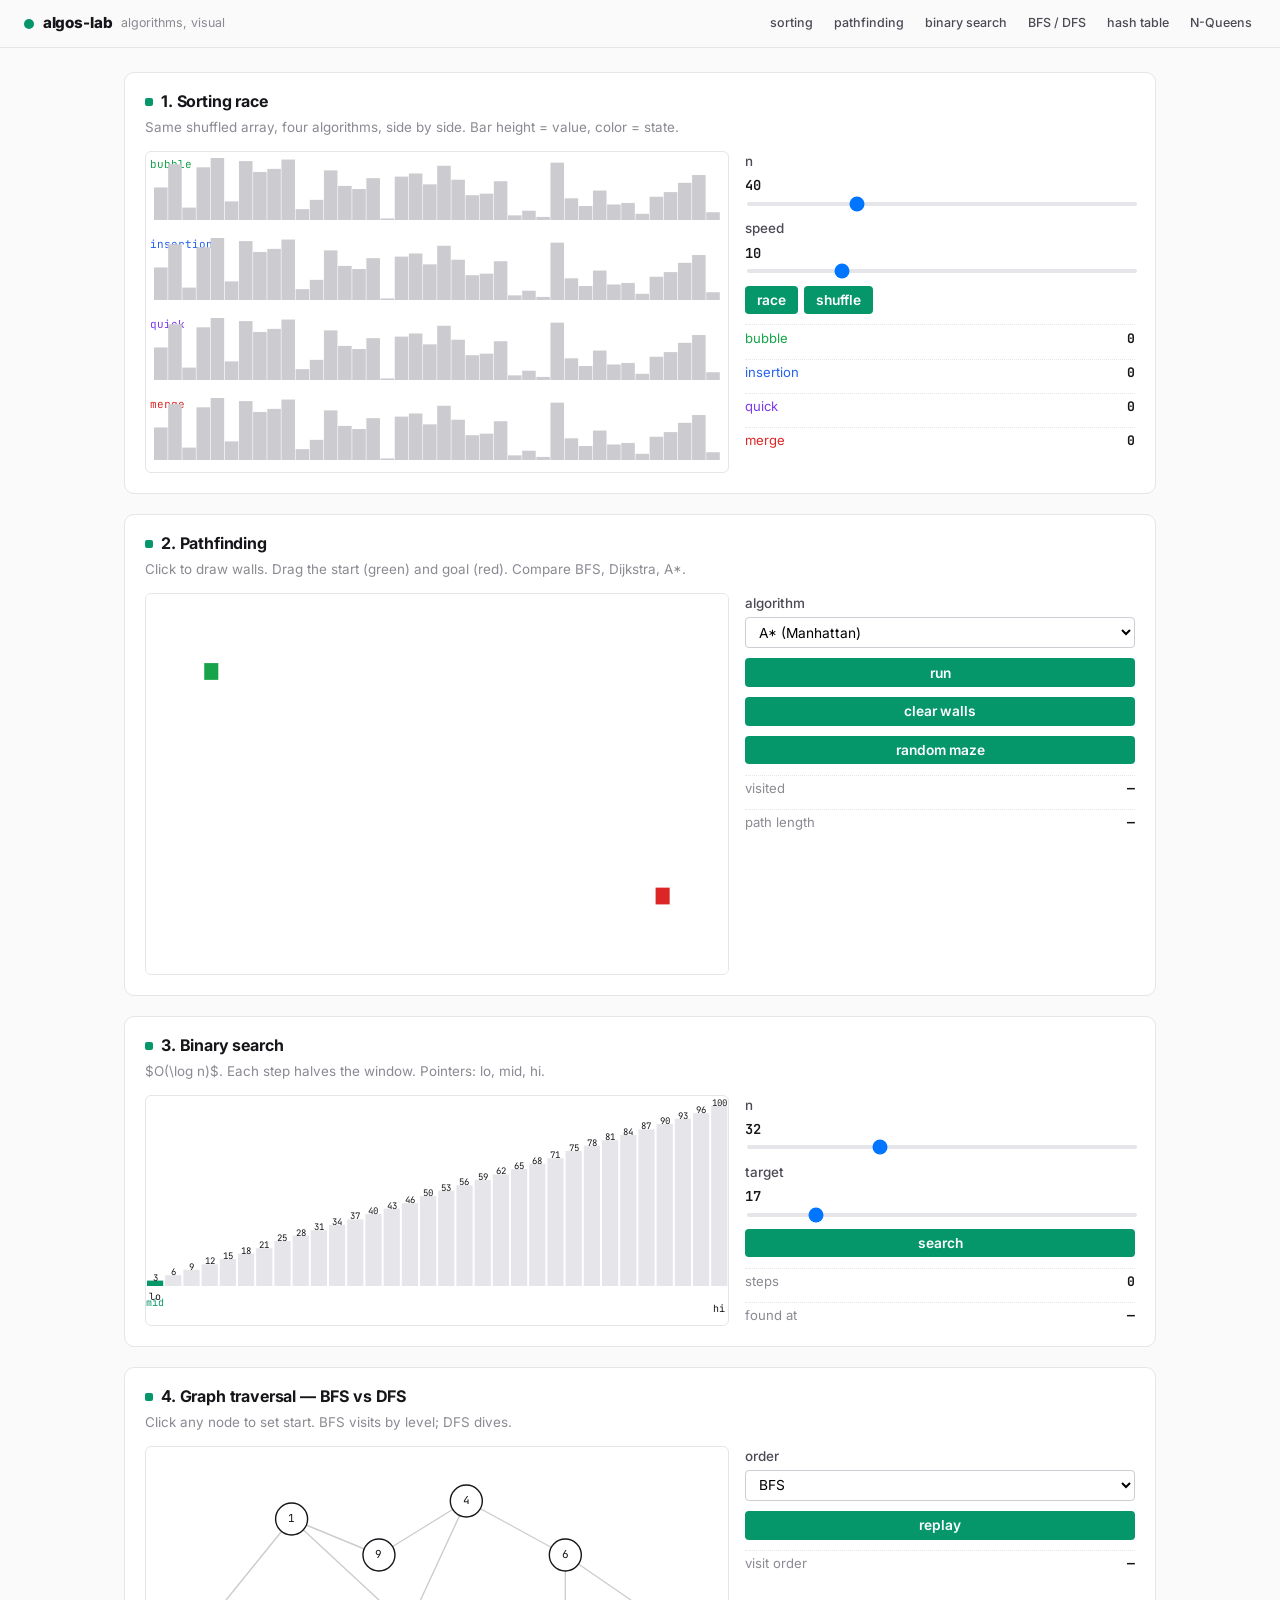
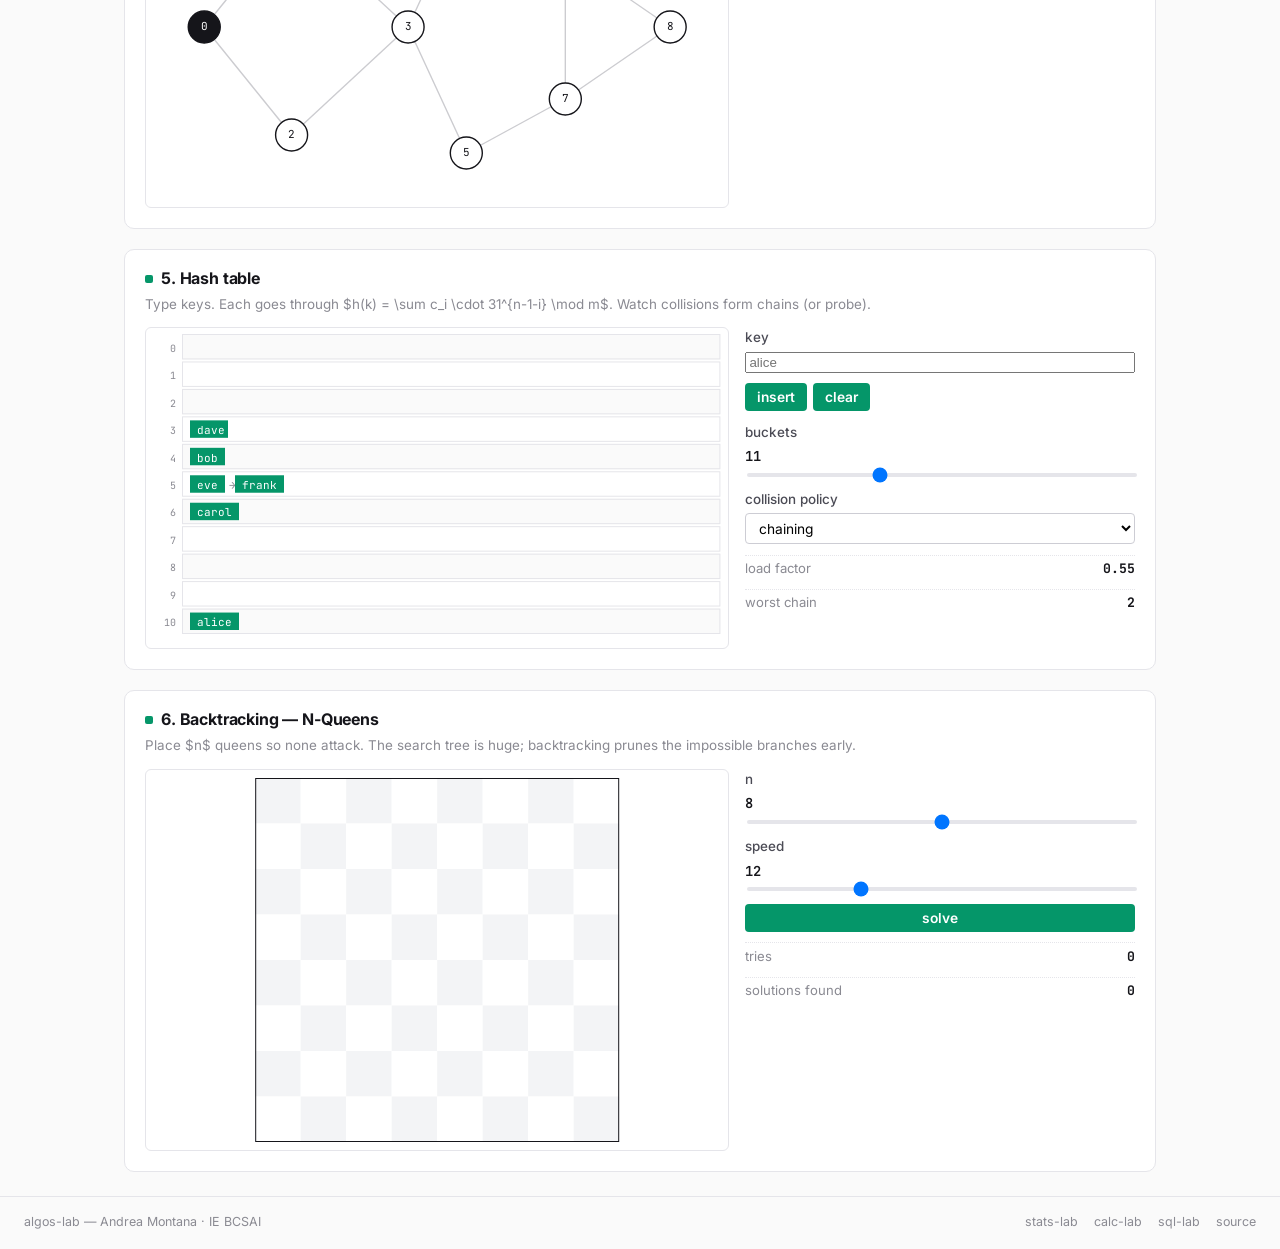
==== index.html @ b9d02723 "algos-lab: 6 algorithm visualizers sorting race · pathfinding (BFS/Dijkstra/A*) · binary search · BF" ====
<!doctype html>
<html lang="en">
  <head>
    <meta charset="UTF-8" />
    <meta name="viewport" content="width=device-width, initial-scale=1.0" />
    <meta name="theme-color" content="#059669" />
    <link rel="icon" type="image/svg+xml" href="./favicon.svg" />
    <title>algos-lab · visual algorithms</title>
    <link rel="preconnect" href="https://fonts.googleapis.com" />
    <link rel="preconnect" href="https://fonts.gstatic.com" crossorigin />
    <link href="https://fonts.googleapis.com/css2?family=Inter:wght@400;500;600;700;800&family=JetBrains+Mono:wght@400;500;600&display=swap" rel="stylesheet" />
    <link rel="stylesheet" href="./style.css" />
  </head>
  <body>
    <header>
      <div class="title">
        <span class="dot"></span><strong>algos-lab</strong>
        <span class="sub">algorithms, visual</span>
      </div>
      <nav>
        <a href="#sort">sorting</a>
        <a href="#path">pathfinding</a>
        <a href="#bin">binary search</a>
        <a href="#graph">BFS / DFS</a>
        <a href="#hash">hash table</a>
        <a href="#nq">N-Queens</a>
      </nav>
    </header>

    <main>
      <!-- 1. SORTING RACE ------------------------------------------------- -->
      <section class="demo" id="sort">
        <h2>1. Sorting race</h2>
        <p class="cap">Same shuffled array, four algorithms, side by side. Bar height = value, color = state.</p>
        <div class="row">
          <div class="canvas-wrap"><canvas id="cv-sort" width="600" height="320"></canvas></div>
          <div class="ctrls">
            <label>n <span class="mono" id="sort-nv">40</span>
              <input id="sort-n" type="range" min="10" max="120" value="40"/></label>
            <label>speed <span class="mono" id="sort-sv">10</span>
              <input id="sort-s" type="range" min="1" max="40" value="10"/></label>
            <div class="row" style="gap:0.4rem; display:flex">
              <button id="sort-go" class="btn">race</button>
              <button id="sort-shuffle" class="btn">shuffle</button>
            </div>
            <div class="readout"><span style="color:#16A34A">bubble</span><strong id="sort-c0" class="mono">0</strong></div>
            <div class="readout"><span style="color:#2563EB">insertion</span><strong id="sort-c1" class="mono">0</strong></div>
            <div class="readout"><span style="color:#7C3AED">quick</span><strong id="sort-c2" class="mono">0</strong></div>
            <div class="readout"><span style="color:#DC2626">merge</span><strong id="sort-c3" class="mono">0</strong></div>
          </div>
        </div>
      </section>

      <!-- 2. PATHFINDING ------------------------------------------------- -->
      <section class="demo" id="path">
        <h2>2. Pathfinding</h2>
        <p class="cap">Click to draw walls. Drag the start (green) and goal (red). Compare BFS, Dijkstra, A*.</p>
        <div class="row">
          <div class="canvas-wrap"><canvas id="cv-path" width="600" height="380"></canvas></div>
          <div class="ctrls">
            <label>algorithm
              <select id="path-alg">
                <option value="bfs">BFS</option>
                <option value="dij">Dijkstra</option>
                <option value="astar" selected>A* (Manhattan)</option>
              </select>
            </label>
            <button id="path-run"   class="btn">run</button>
            <button id="path-clear" class="btn">clear walls</button>
            <button id="path-maze"  class="btn">random maze</button>
            <div class="readout"><span>visited</span><strong id="path-v" class="mono">—</strong></div>
            <div class="readout"><span>path length</span><strong id="path-l" class="mono">—</strong></div>
          </div>
        </div>
      </section>

      <!-- 3. BINARY SEARCH ----------------------------------------------- -->
      <section class="demo" id="bin">
        <h2>3. Binary search</h2>
        <p class="cap">$O(\log n)$. Each step halves the window. Pointers: lo, mid, hi.</p>
        <div class="row">
          <div class="canvas-wrap"><canvas id="cv-bin" width="600" height="220"></canvas></div>
          <div class="ctrls">
            <label>n <span class="mono" id="bin-nv">32</span>
              <input id="bin-n" type="range" min="8" max="80" value="32"/></label>
            <label>target <span class="mono" id="bin-tv">17</span>
              <input id="bin-t" type="range" min="1" max="100" value="17"/></label>
            <button id="bin-go" class="btn">search</button>
            <div class="readout"><span>steps</span><strong id="bin-s" class="mono">—</strong></div>
            <div class="readout"><span>found at</span><strong id="bin-f" class="mono">—</strong></div>
          </div>
        </div>
      </section>

      <!-- 4. BFS / DFS --------------------------------------------------- -->
      <section class="demo" id="graph">
        <h2>4. Graph traversal — BFS vs DFS</h2>
        <p class="cap">Click any node to set start. BFS visits by level; DFS dives.</p>
        <div class="row">
          <div class="canvas-wrap"><canvas id="cv-gr" width="600" height="360"></canvas></div>
          <div class="ctrls">
            <label>order
              <select id="gr-alg">
                <option value="bfs">BFS</option>
                <option value="dfs">DFS</option>
              </select>
            </label>
            <button id="gr-run" class="btn">replay</button>
            <div class="readout"><span>visit order</span><strong id="gr-ord" class="mono">—</strong></div>
          </div>
        </div>
      </section>

      <!-- 5. HASH TABLE -------------------------------------------------- -->
      <section class="demo" id="hash">
        <h2>5. Hash table</h2>
        <p class="cap">Type keys. Each goes through $h(k) = \sum c_i \cdot 31^{n-1-i} \mod m$. Watch collisions form chains (or probe).</p>
        <div class="row">
          <div class="canvas-wrap"><canvas id="cv-h" width="600" height="320"></canvas></div>
          <div class="ctrls">
            <label>key
              <input id="h-key" type="text" placeholder="alice"/></label>
            <div class="row" style="gap:0.4rem; display:flex">
              <button id="h-add" class="btn">insert</button>
              <button id="h-clr" class="btn">clear</button>
            </div>
            <label>buckets <span class="mono" id="h-mv">11</span>
              <input id="h-m" type="range" min="5" max="23" value="11"/></label>
            <label>collision policy
              <select id="h-pol">
                <option value="chain" selected>chaining</option>
                <option value="lin">linear probing</option>
              </select>
            </label>
            <div class="readout"><span>load factor</span><strong id="h-lf" class="mono">0.00</strong></div>
            <div class="readout"><span>worst chain</span><strong id="h-wc" class="mono">0</strong></div>
          </div>
        </div>
      </section>

      <!-- 6. N-QUEENS ---------------------------------------------------- -->
      <section class="demo" id="nq">
        <h2>6. Backtracking — N-Queens</h2>
        <p class="cap">Place $n$ queens so none attack. The search tree is huge; backtracking prunes the impossible branches early.</p>
        <div class="row">
          <div class="canvas-wrap"><canvas id="cv-q" width="600" height="380"></canvas></div>
          <div class="ctrls">
            <label>n <span class="mono" id="q-nv">8</span>
              <input id="q-n" type="range" min="4" max="12" value="8"/></label>
            <label>speed <span class="mono" id="q-sv">12</span>
              <input id="q-s" type="range" min="1" max="40" value="12"/></label>
            <button id="q-go" class="btn">solve</button>
            <div class="readout"><span>tries</span><strong id="q-tr" class="mono">0</strong></div>
            <div class="readout"><span>solutions found</span><strong id="q-fn" class="mono">0</strong></div>
          </div>
        </div>
      </section>
    </main>

    <footer>
      <span>algos-lab — Andrea Montana · IE BCSAI</span>
      <span class="more">
        <a href="https://github.com/andreaisabelmontana/stats-lab" target="_blank">stats-lab</a>
        <a href="https://github.com/andreaisabelmontana/calc-lab"  target="_blank">calc-lab</a>
        <a href="https://github.com/andreaisabelmontana/sql-lab"   target="_blank">sql-lab</a>
        <a href="https://github.com/andreaisabelmontana/algos-lab" target="_blank">source</a>
      </span>
    </footer>
    <script type="module" src="./src/app.js"></script>
  </body>
</html>
---- style.css ----
/* ============================================================
   stats-lab · the *-lab series design language.
   Minimal: paper white, charcoal ink, one accent, monospace numerics.
   ============================================================ */
:root {
  --bg:       #FAFAFA;
  --paper:    #FFFFFF;
  --ink:      #15151A;
  --ink-soft: #4B4B55;
  --muted:    #8A8A92;
  --rule:     #E5E5EA;
  --rule-h:   #CDCDD4;
  --accent:   #059669;
  --accent-soft: rgba(5,150,105,0.10);
  --good:     #16A34A;
  --warn:     #F59E0B;
  --bad:      #DC2626;

  --font-sans: 'Inter', -apple-system, BlinkMacSystemFont, 'Segoe UI', Roboto, sans-serif;
  --font-mono: 'JetBrains Mono', ui-monospace, Menlo, Consolas, monospace;
}

* { box-sizing: border-box; }
html, body { margin: 0; padding: 0; background: var(--bg); color: var(--ink); font-family: var(--font-sans); -webkit-font-smoothing: antialiased; }
body { font-size: 15px; line-height: 1.5; }

a { color: var(--accent); text-decoration: none; border-bottom: 1px dotted transparent; transition: border-color 120ms; }
a:hover { border-bottom-color: var(--accent); }

/* HEADER */
header {
  position: sticky; top: 0; z-index: 30;
  display: flex; align-items: center; justify-content: space-between;
  gap: 1rem; padding: 0.75rem 1.5rem;
  background: rgba(250,250,250,0.92);
  backdrop-filter: saturate(140%) blur(8px);
  border-bottom: 1px solid var(--rule);
}
.title { display: flex; align-items: center; gap: 0.55rem; font-size: 0.95rem; }
.title .dot { width: 10px; height: 10px; border-radius: 999px; background: var(--accent); }
.title strong { font-weight: 800; letter-spacing: -0.01em; }
.title .sub { color: var(--muted); font-size: 0.78rem; }
nav { display: flex; gap: 0.85rem; flex-wrap: wrap; }
nav a {
  color: var(--ink-soft); font-size: 0.78rem; font-weight: 500;
  padding: 0.15em 0.3em;
  border-bottom: 1px dotted transparent;
}
nav a:hover { color: var(--accent); border-bottom-color: var(--accent); }

main { max-width: 1080px; margin: 0 auto; padding: 1.5rem; display: flex; flex-direction: column; gap: 1.25rem; }

/* DEMO CARD */
.demo {
  background: var(--paper);
  border: 1px solid var(--rule);
  border-radius: 10px;
  padding: 1rem 1.25rem 1.25rem;
}
.demo h2 {
  font-size: 1rem; font-weight: 700; letter-spacing: -0.01em;
  margin: 0 0 0.25rem;
  color: var(--ink);
}
.demo h2::before {
  content: ''; display: inline-block;
  width: 8px; height: 8px; border-radius: 2px;
  background: var(--accent);
  margin-right: 0.5em; transform: translateY(-1px);
}
.cap { color: var(--muted); font-size: 0.84rem; margin: 0 0 0.85rem; }

.row {
  display: grid; grid-template-columns: minmax(0, 1.5fr) minmax(220px, 1fr);
  gap: 1rem;
}
@media (max-width: 760px) { .row { grid-template-columns: 1fr; } }

.canvas-wrap {
  background: var(--paper);
  border: 1px solid var(--rule);
  border-radius: 6px;
  overflow: hidden;
}
canvas { display: block; width: 100%; height: auto; }

.ctrls {
  display: flex; flex-direction: column; gap: 0.65rem;
  font-size: 0.84rem;
}
.ctrls label {
  display: flex; flex-direction: column; gap: 0.25rem;
  color: var(--ink-soft);
  font-weight: 500;
}
.ctrls label .mono { color: var(--ink); font-weight: 600; font-size: 0.86rem; }
.ctrls label.check {
  flex-direction: row; align-items: center; gap: 0.4em; cursor: pointer;
}

select, input[type=range], button.btn {
  font-family: inherit; font-size: 0.86rem;
}
select {
  padding: 0.4em 0.6em;
  border: 1px solid var(--rule-h);
  border-radius: 4px;
  background: var(--paper);
}
select:focus { outline: none; border-color: var(--accent); }

input[type=range] {
  -webkit-appearance: none; appearance: none;
  width: 100%; height: 4px;
  background: var(--rule);
  border-radius: 999px;
}
input[type=range]::-webkit-slider-thumb,
input[type=range]::-moz-range-thumb {
  -webkit-appearance: none; appearance: none;
  width: 14px; height: 14px; border-radius: 999px;
  background: var(--accent); border: 0; cursor: pointer;
}

button.btn {
  background: var(--accent); color: #fff; border: 0;
  padding: 0.45em 0.85em; border-radius: 4px; cursor: pointer;
  font-weight: 600;
}
button.btn:hover { filter: brightness(0.92); }
button.btn:active { transform: translateY(1px); }

.readout {
  display: flex; justify-content: space-between; align-items: baseline;
  font-size: 0.82rem;
  padding-top: 0.2rem;
  border-top: 1px dotted var(--rule);
}
.readout span { color: var(--muted); }
.readout strong { color: var(--ink); font-weight: 700; }
.readout strong.big { font-size: 1.15rem; color: var(--accent); }

.mono { font-family: var(--font-mono); font-weight: 500; }

/* FOOTER */
footer {
  border-top: 1px solid var(--rule);
  padding: 1rem 1.5rem;
  display: flex; justify-content: space-between;
  font-size: 0.78rem;
  color: var(--muted);
  flex-wrap: wrap; gap: 0.5rem;
}
footer .more { display: flex; gap: 1rem; }
footer a { color: var(--muted); }
footer a:hover { color: var(--accent); }

/* KaTeX shrink */
.katex { font-size: 0.95em; }
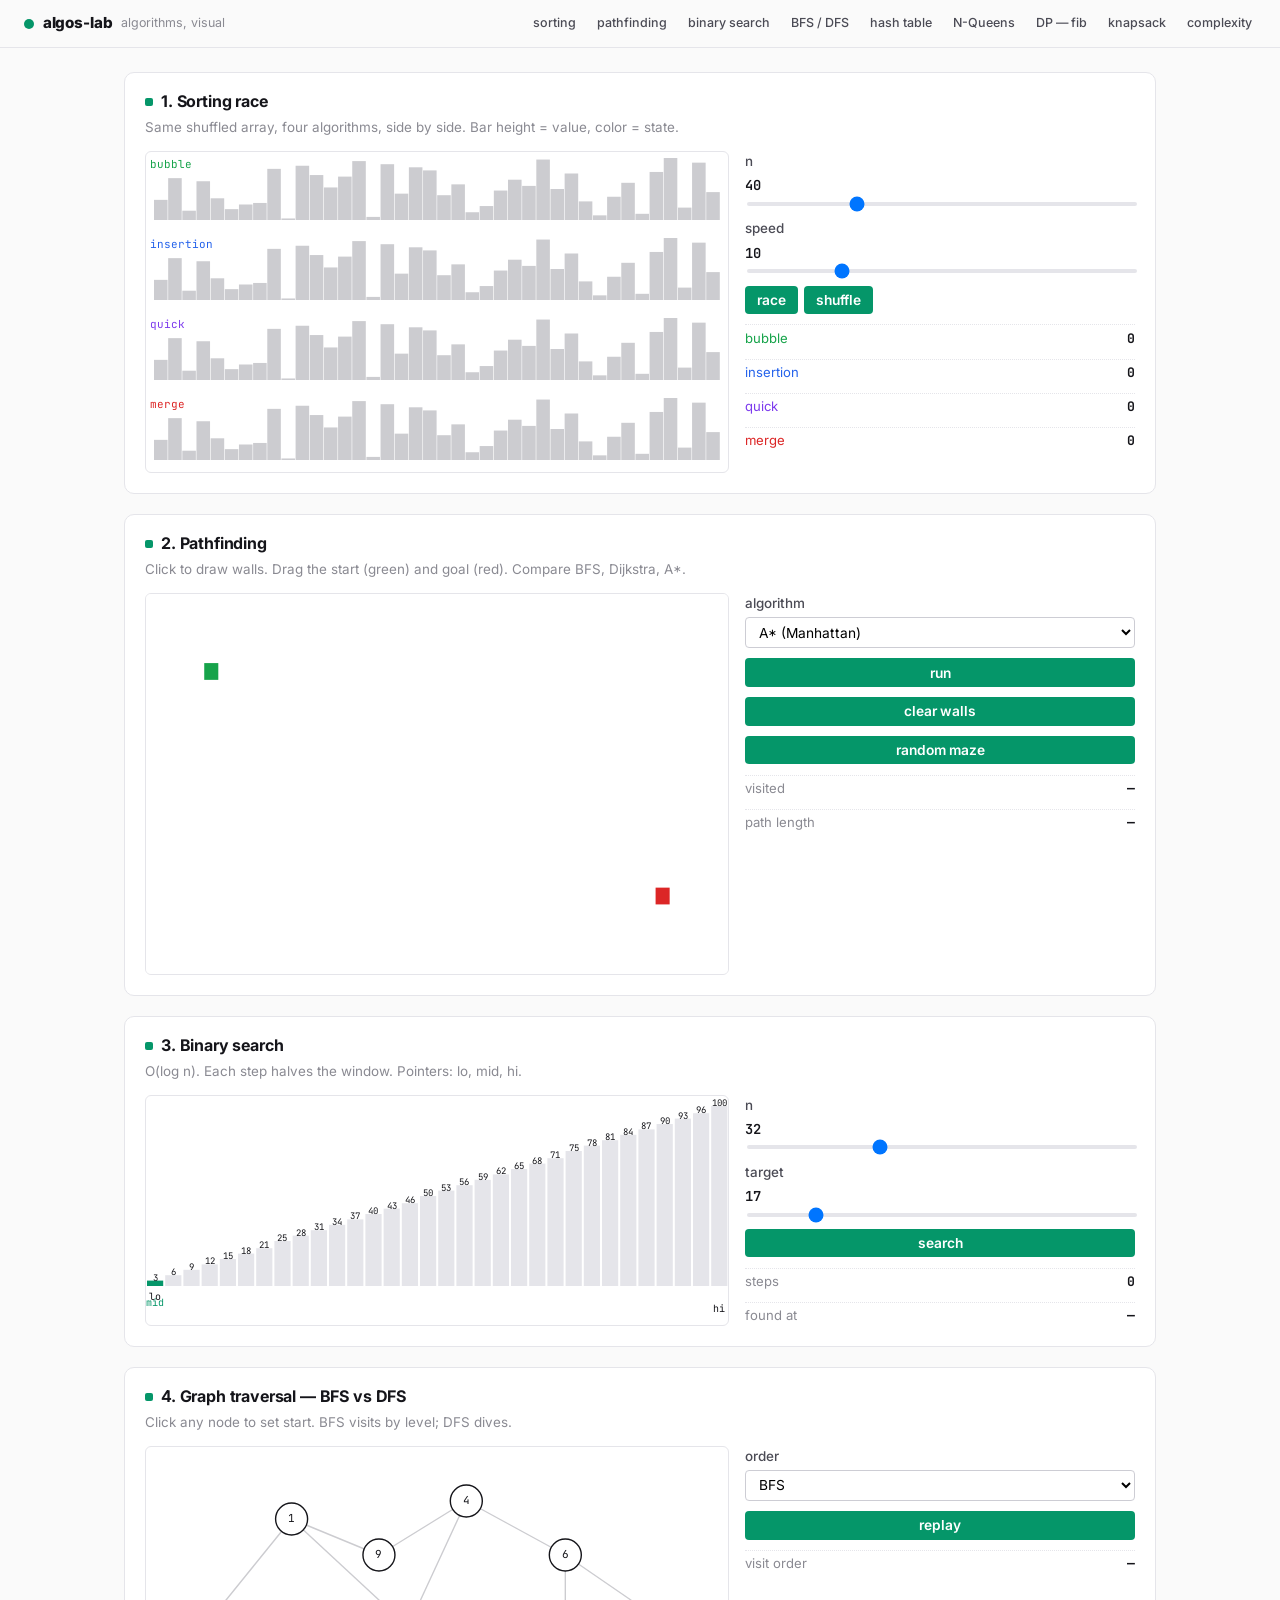
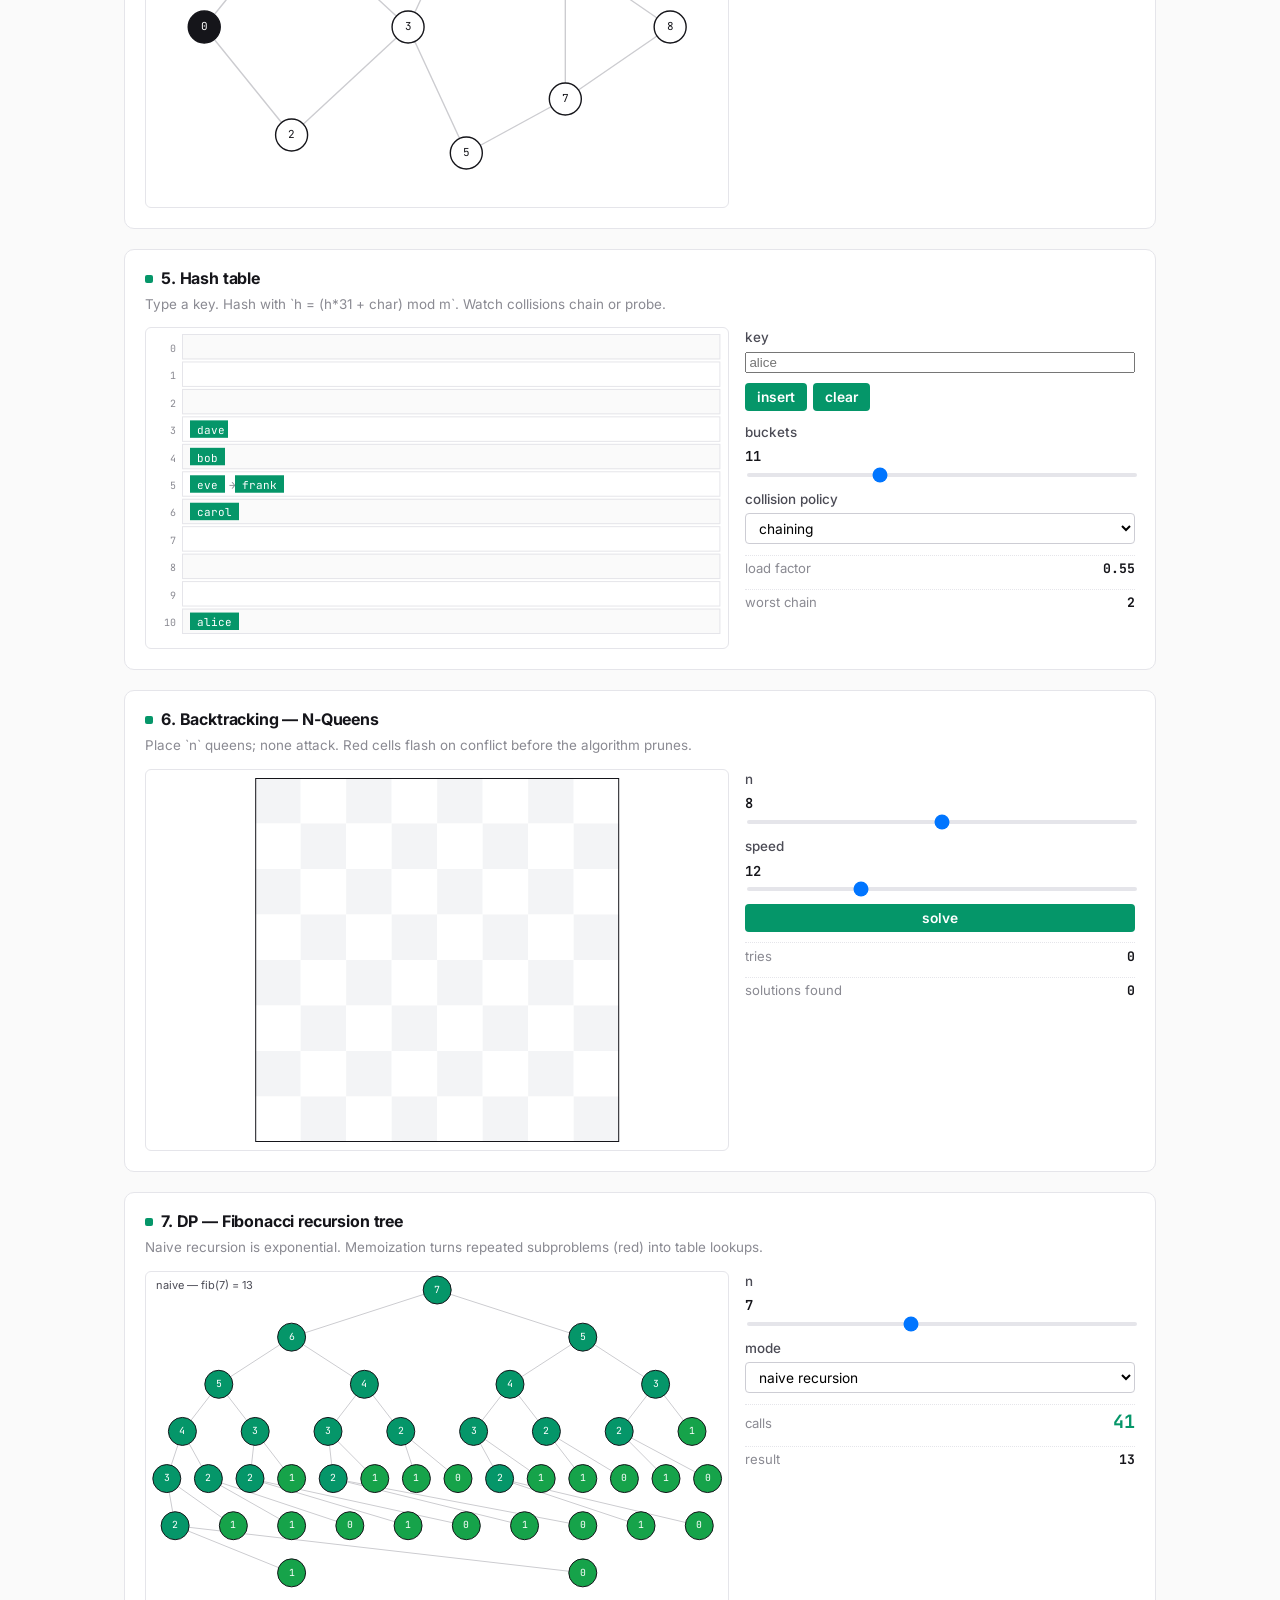
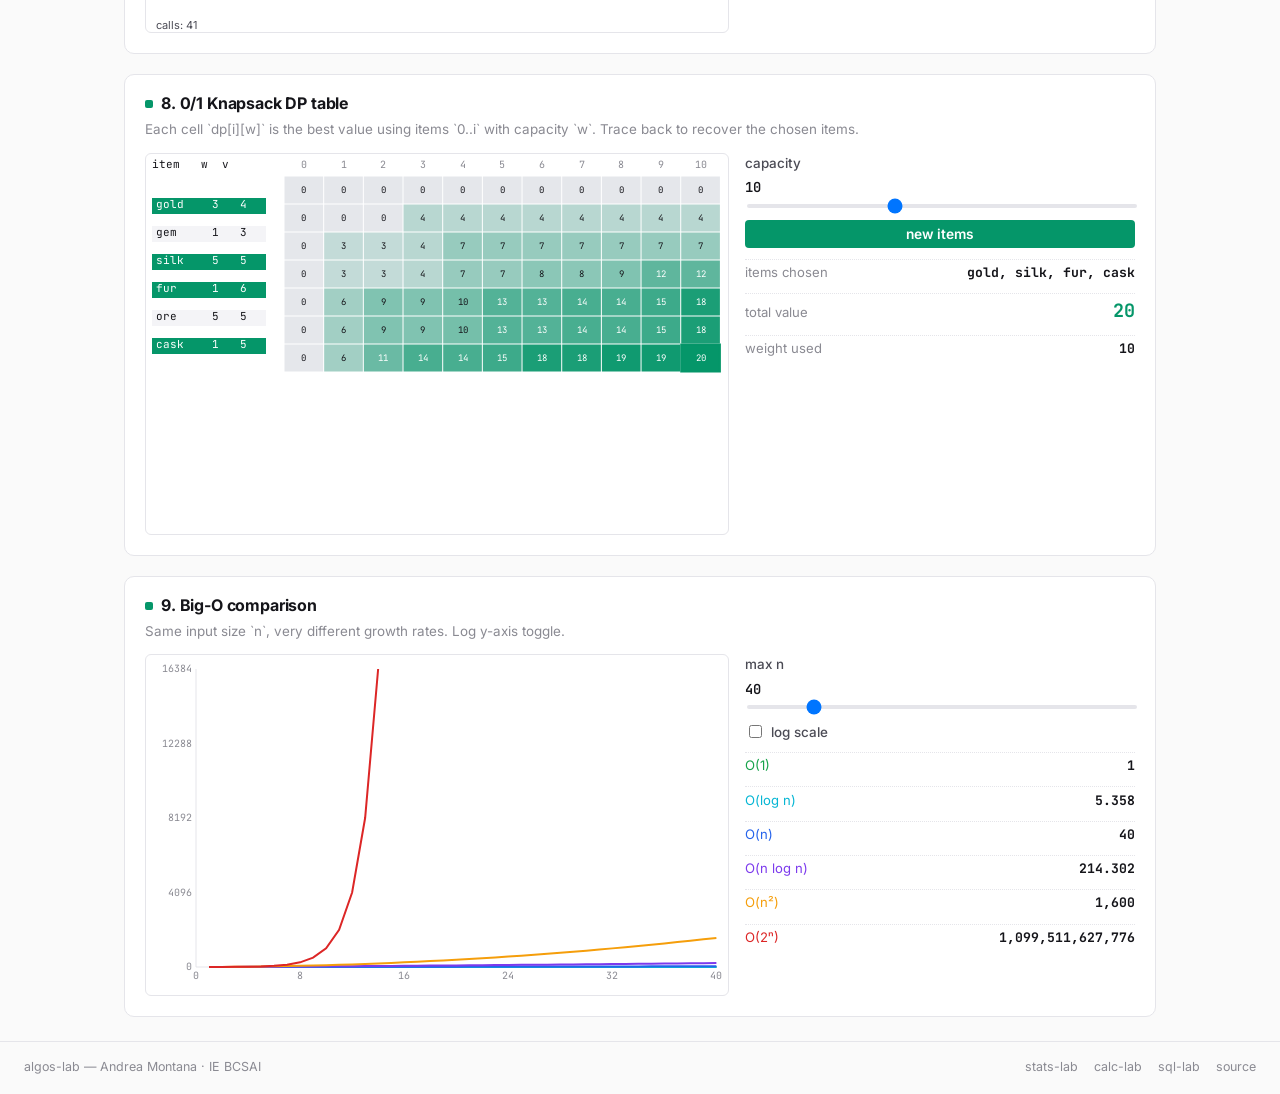
==== commit 5dbb03f7: "algos-lab: 9 demos with defensive helpers Adds: Fibonacci recursion tree (naive vs memo with cache-h" ====
--- a/index.html
+++ b/index.html
@@ -24,6 +24,9 @@
         <a href="#graph">BFS / DFS</a>
         <a href="#hash">hash table</a>
         <a href="#nq">N-Queens</a>
+        <a href="#fib">DP — fib</a>
+        <a href="#ks">knapsack</a>
+        <a href="#bigO">complexity</a>
       </nav>
     </header>
 
@@ -36,9 +39,9 @@
           <div class="canvas-wrap"><canvas id="cv-sort" width="600" height="320"></canvas></div>
           <div class="ctrls">
             <label>n <span class="mono" id="sort-nv">40</span>
-              <input id="sort-n" type="range" min="10" max="120" value="40"/></label>
+              <input id="sort-n" type="range" min="10" max="120" step="1" value="40"/></label>
             <label>speed <span class="mono" id="sort-sv">10</span>
-              <input id="sort-s" type="range" min="1" max="40" value="10"/></label>
+              <input id="sort-s" type="range" min="1" max="40" step="1" value="10"/></label>
             <div class="row" style="gap:0.4rem; display:flex">
               <button id="sort-go" class="btn">race</button>
               <button id="sort-shuffle" class="btn">shuffle</button>
@@ -77,14 +80,14 @@
       <!-- 3. BINARY SEARCH ----------------------------------------------- -->
       <section class="demo" id="bin">
         <h2>3. Binary search</h2>
-        <p class="cap">$O(\log n)$. Each step halves the window. Pointers: lo, mid, hi.</p>
+        <p class="cap">O(log n). Each step halves the window. Pointers: lo, mid, hi.</p>
         <div class="row">
           <div class="canvas-wrap"><canvas id="cv-bin" width="600" height="220"></canvas></div>
           <div class="ctrls">
             <label>n <span class="mono" id="bin-nv">32</span>
-              <input id="bin-n" type="range" min="8" max="80" value="32"/></label>
+              <input id="bin-n" type="range" min="8" max="80" step="1" value="32"/></label>
             <label>target <span class="mono" id="bin-tv">17</span>
-              <input id="bin-t" type="range" min="1" max="100" value="17"/></label>
+              <input id="bin-t" type="range" min="1" max="100" step="1" value="17"/></label>
             <button id="bin-go" class="btn">search</button>
             <div class="readout"><span>steps</span><strong id="bin-s" class="mono">—</strong></div>
             <div class="readout"><span>found at</span><strong id="bin-f" class="mono">—</strong></div>
@@ -114,7 +117,7 @@
       <!-- 5. HASH TABLE -------------------------------------------------- -->
       <section class="demo" id="hash">
         <h2>5. Hash table</h2>
-        <p class="cap">Type keys. Each goes through $h(k) = \sum c_i \cdot 31^{n-1-i} \mod m$. Watch collisions form chains (or probe).</p>
+        <p class="cap">Type a key. Hash with `h = (h*31 + char) mod m`. Watch collisions chain or probe.</p>
         <div class="row">
           <div class="canvas-wrap"><canvas id="cv-h" width="600" height="320"></canvas></div>
           <div class="ctrls">
@@ -125,7 +128,7 @@
               <button id="h-clr" class="btn">clear</button>
             </div>
             <label>buckets <span class="mono" id="h-mv">11</span>
-              <input id="h-m" type="range" min="5" max="23" value="11"/></label>
+              <input id="h-m" type="range" min="5" max="23" step="1" value="11"/></label>
             <label>collision policy
               <select id="h-pol">
                 <option value="chain" selected>chaining</option>
@@ -141,17 +144,75 @@
       <!-- 6. N-QUEENS ---------------------------------------------------- -->
       <section class="demo" id="nq">
         <h2>6. Backtracking — N-Queens</h2>
-        <p class="cap">Place $n$ queens so none attack. The search tree is huge; backtracking prunes the impossible branches early.</p>
+        <p class="cap">Place `n` queens; none attack. Red cells flash on conflict before the algorithm prunes.</p>
         <div class="row">
           <div class="canvas-wrap"><canvas id="cv-q" width="600" height="380"></canvas></div>
           <div class="ctrls">
             <label>n <span class="mono" id="q-nv">8</span>
-              <input id="q-n" type="range" min="4" max="12" value="8"/></label>
+              <input id="q-n" type="range" min="4" max="12" step="1" value="8"/></label>
             <label>speed <span class="mono" id="q-sv">12</span>
-              <input id="q-s" type="range" min="1" max="40" value="12"/></label>
+              <input id="q-s" type="range" min="1" max="40" step="1" value="12"/></label>
             <button id="q-go" class="btn">solve</button>
             <div class="readout"><span>tries</span><strong id="q-tr" class="mono">0</strong></div>
             <div class="readout"><span>solutions found</span><strong id="q-fn" class="mono">0</strong></div>
+          </div>
+        </div>
+      </section>
+
+      <!-- 7. FIBONACCI MEMO --------------------------------------------- -->
+      <section class="demo" id="fib">
+        <h2>7. DP — Fibonacci recursion tree</h2>
+        <p class="cap">Naive recursion is exponential. Memoization turns repeated subproblems (red) into table lookups.</p>
+        <div class="row">
+          <div class="canvas-wrap"><canvas id="cv-fib" width="600" height="360"></canvas></div>
+          <div class="ctrls">
+            <label>n <span class="mono" id="fib-nv">7</span>
+              <input id="fib-n" type="range" min="2" max="14" step="1" value="7"/></label>
+            <label>mode
+              <select id="fib-mode">
+                <option value="naive" selected>naive recursion</option>
+                <option value="memo">with memoization</option>
+              </select>
+            </label>
+            <div class="readout"><span>calls</span><strong id="fib-c" class="mono big">—</strong></div>
+            <div class="readout"><span>result</span><strong id="fib-r" class="mono">—</strong></div>
+          </div>
+        </div>
+      </section>
+
+      <!-- 8. KNAPSACK --------------------------------------------------- -->
+      <section class="demo" id="ks">
+        <h2>8. 0/1 Knapsack DP table</h2>
+        <p class="cap">Each cell `dp[i][w]` is the best value using items `0..i` with capacity `w`. Trace back to recover the chosen items.</p>
+        <div class="row">
+          <div class="canvas-wrap"><canvas id="cv-ks" width="600" height="380"></canvas></div>
+          <div class="ctrls">
+            <label>capacity <span class="mono" id="ks-cv">10</span>
+              <input id="ks-c" type="range" min="4" max="20" step="1" value="10"/></label>
+            <button id="ks-reroll" class="btn">new items</button>
+            <div class="readout"><span>items chosen</span><strong id="ks-pick" class="mono">—</strong></div>
+            <div class="readout"><span>total value</span><strong id="ks-val" class="mono big">—</strong></div>
+            <div class="readout"><span>weight used</span><strong id="ks-w" class="mono">—</strong></div>
+          </div>
+        </div>
+      </section>
+
+      <!-- 9. COMPLEXITY ------------------------------------------------- -->
+      <section class="demo" id="bigO">
+        <h2>9. Big-O comparison</h2>
+        <p class="cap">Same input size `n`, very different growth rates. Log y-axis toggle.</p>
+        <div class="row">
+          <div class="canvas-wrap"><canvas id="cv-bo" width="600" height="340"></canvas></div>
+          <div class="ctrls">
+            <label>max n <span class="mono" id="bo-nv">40</span>
+              <input id="bo-n" type="range" min="10" max="200" step="1" value="40"/></label>
+            <label class="check"><input id="bo-log" type="checkbox"/> log scale</label>
+            <div class="readout"><span style="color:#16A34A">O(1)</span><strong id="bo-c0" class="mono">—</strong></div>
+            <div class="readout"><span style="color:#06B6D4">O(log n)</span><strong id="bo-c1" class="mono">—</strong></div>
+            <div class="readout"><span style="color:#2563EB">O(n)</span><strong id="bo-c2" class="mono">—</strong></div>
+            <div class="readout"><span style="color:#7C3AED">O(n log n)</span><strong id="bo-c3" class="mono">—</strong></div>
+            <div class="readout"><span style="color:#F59E0B">O(n²)</span><strong id="bo-c4" class="mono">—</strong></div>
+            <div class="readout"><span style="color:#DC2626">O(2ⁿ)</span><strong id="bo-c5" class="mono">—</strong></div>
           </div>
         </div>
       </section>
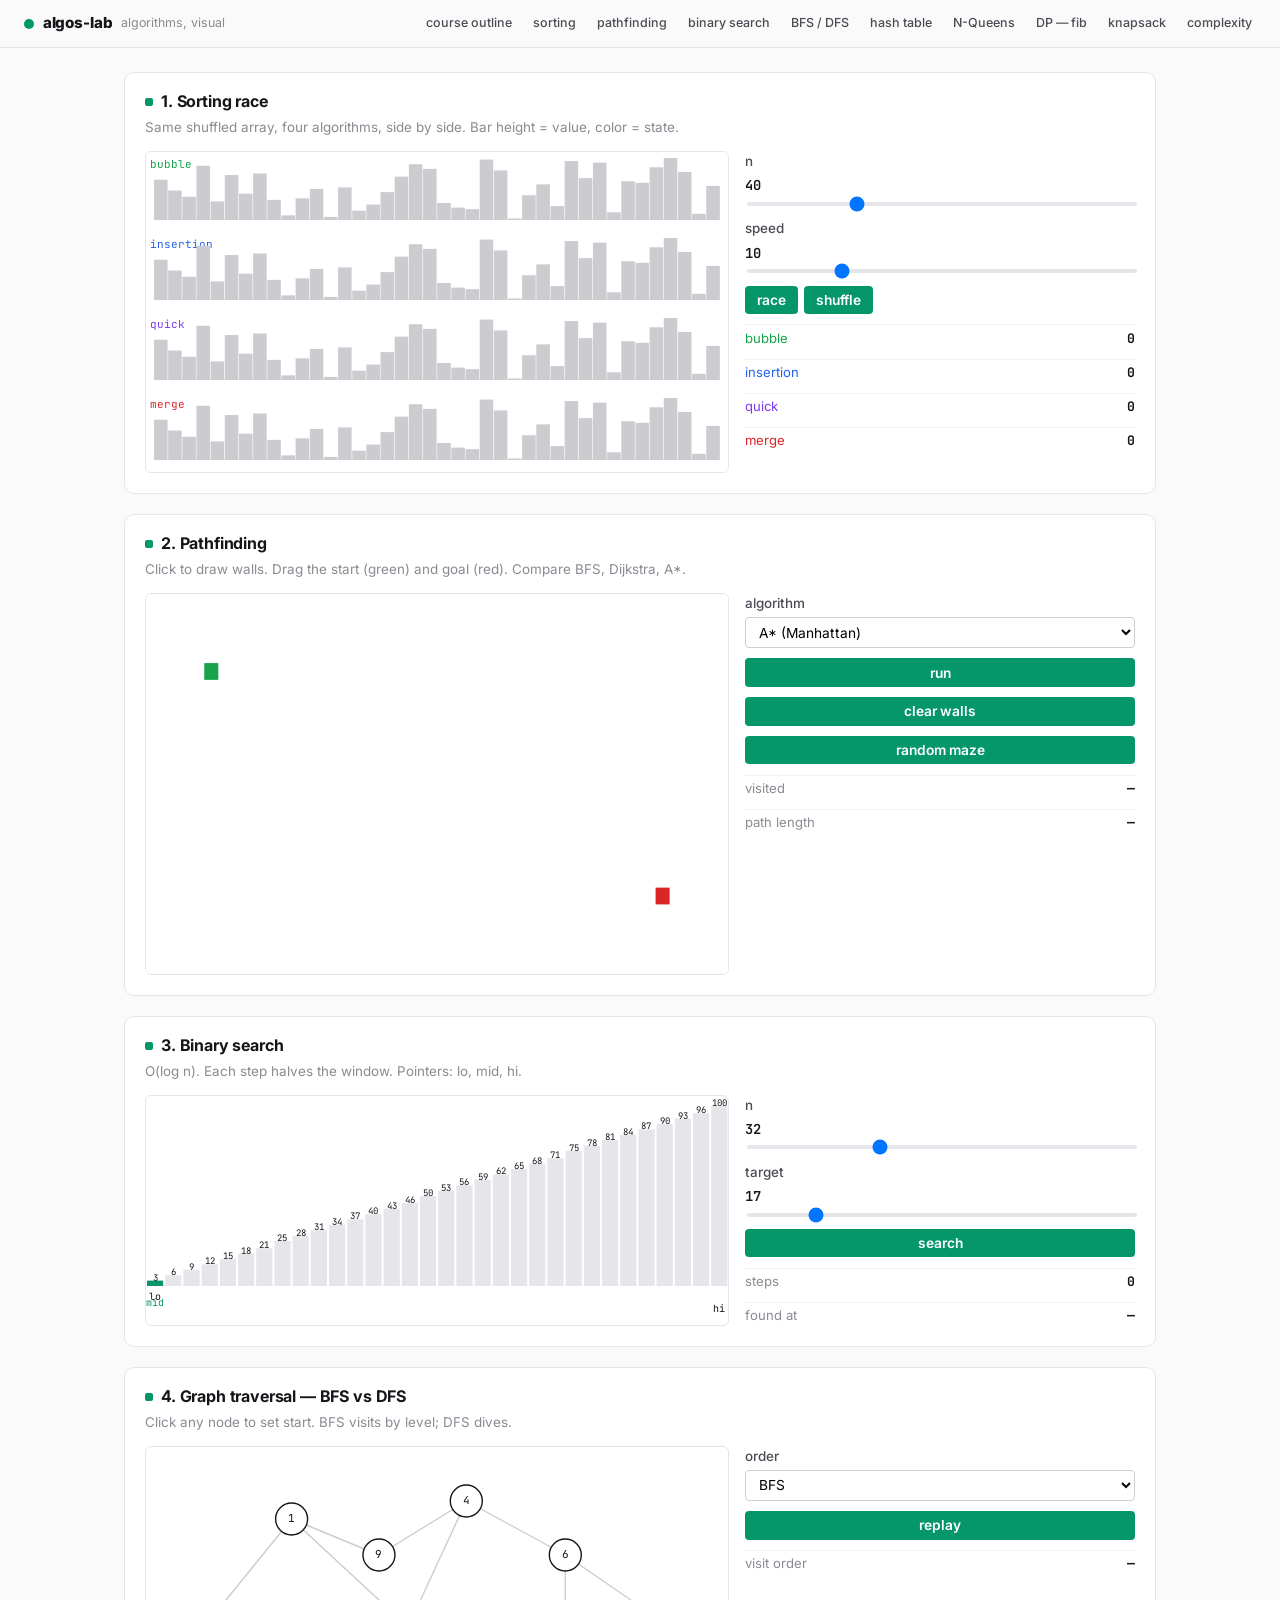
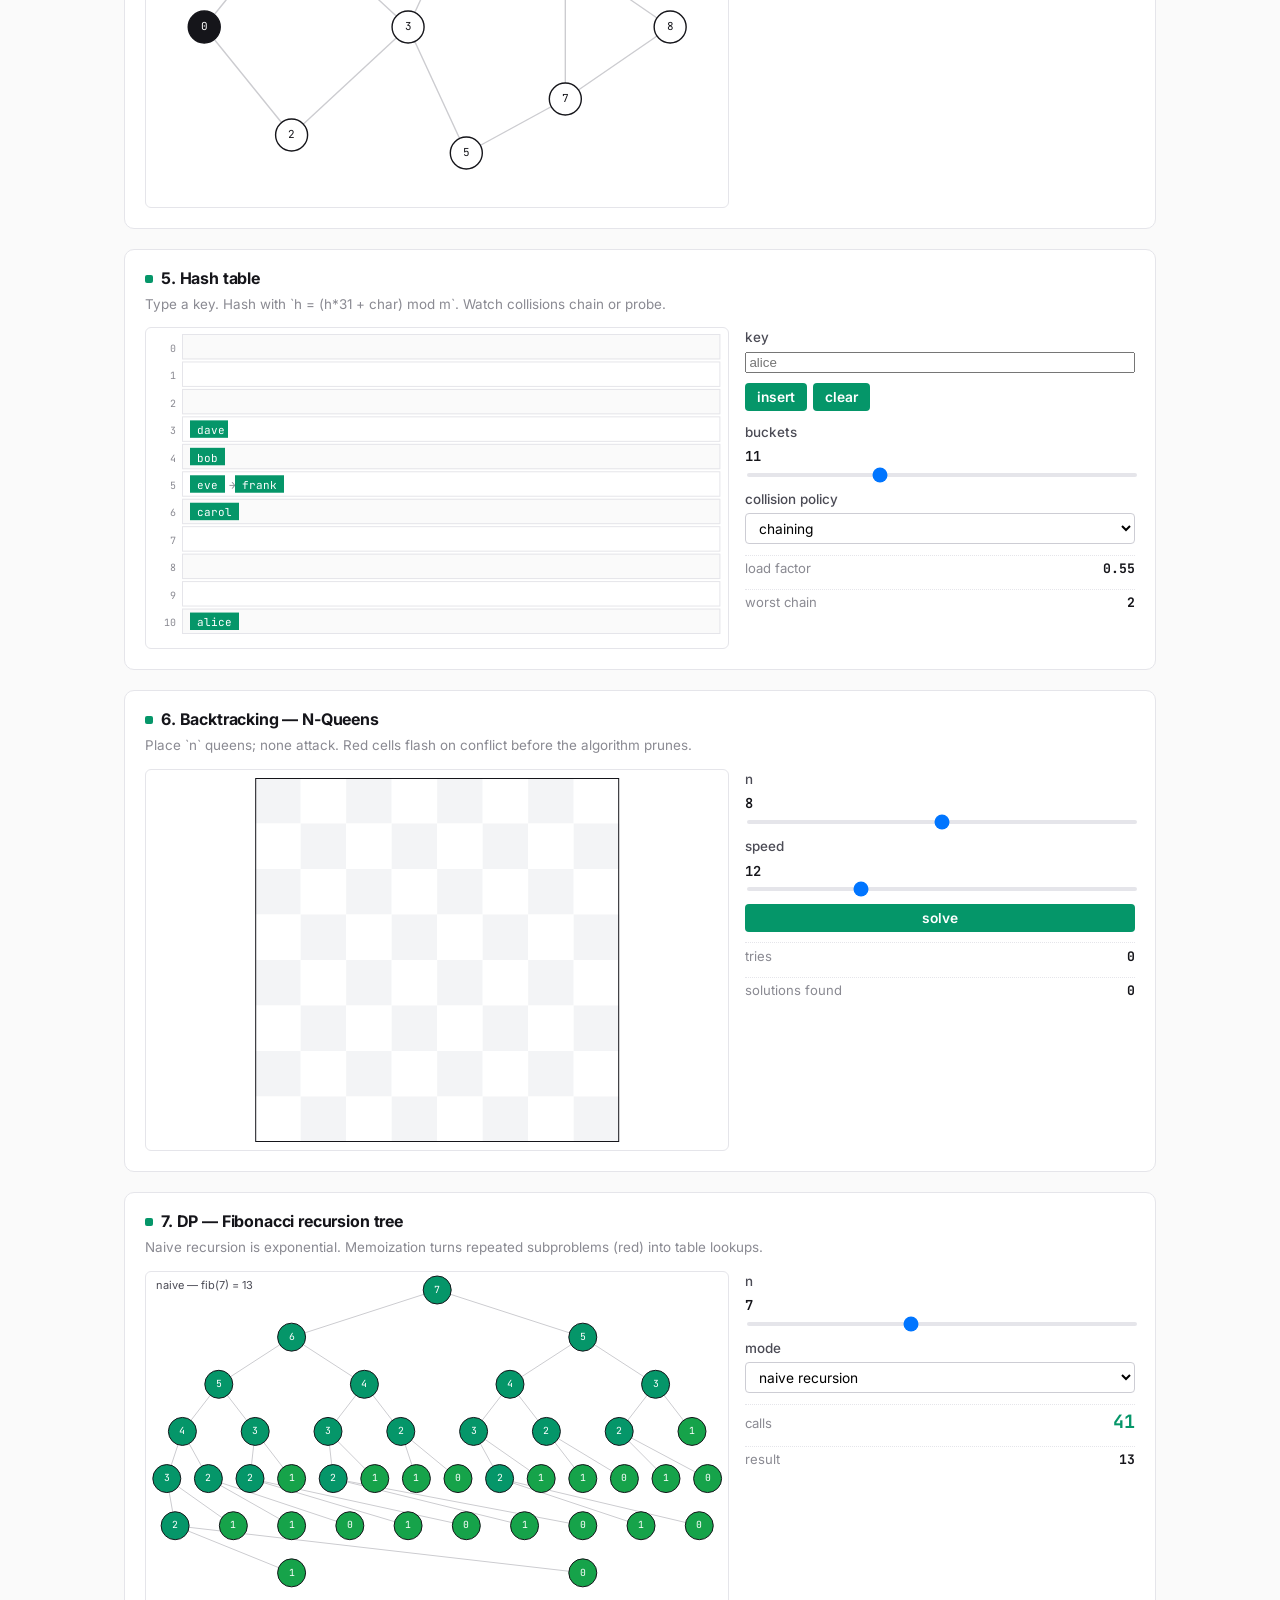
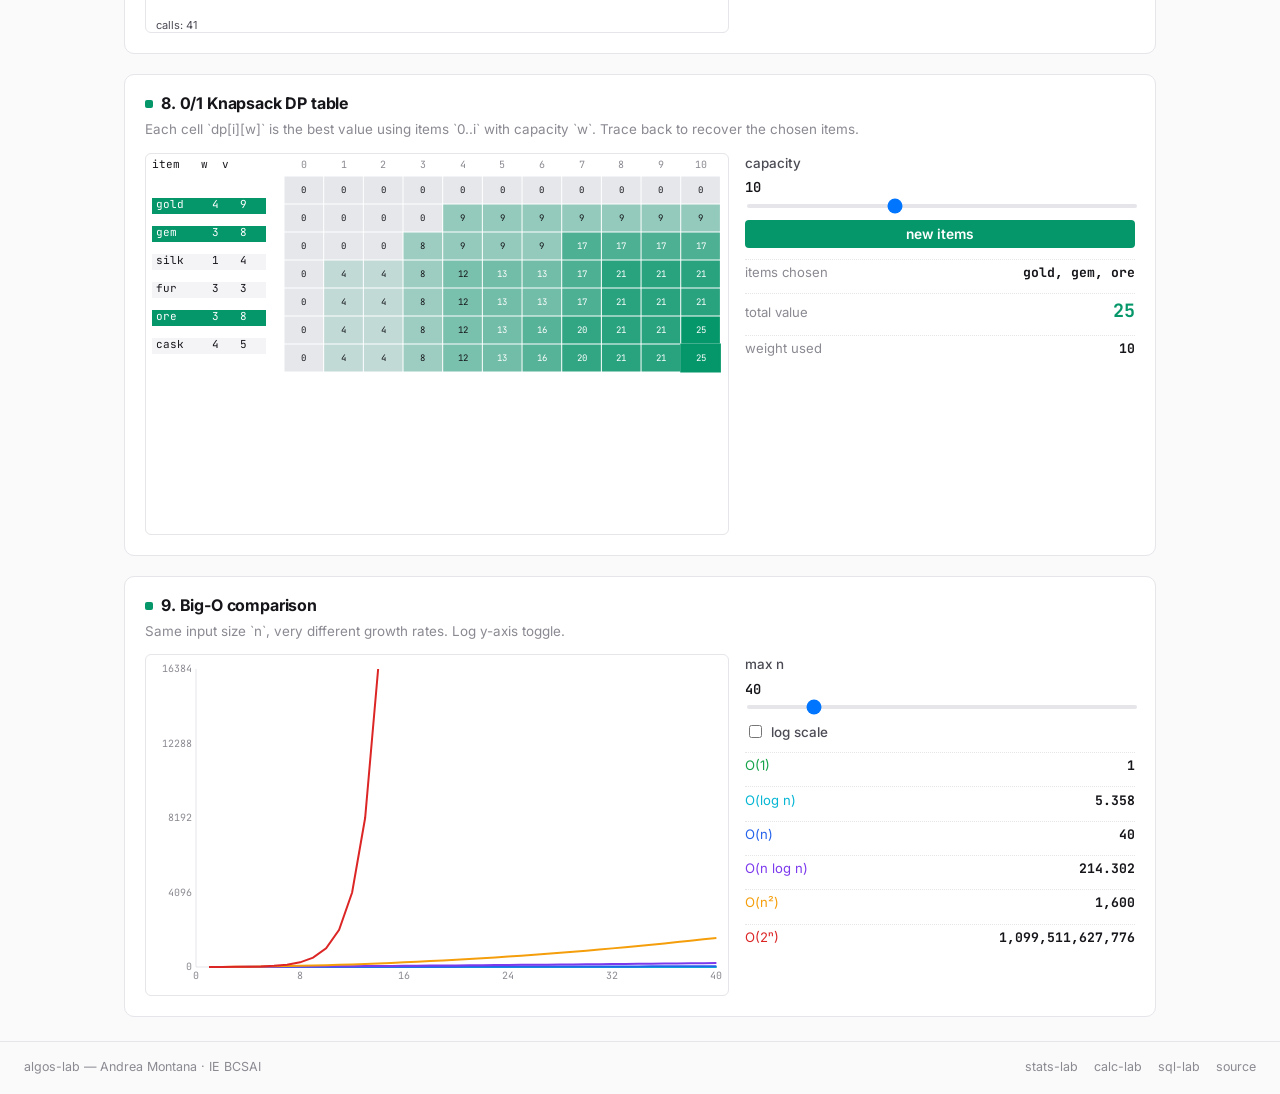
==== commit 6ad06fde: "Add in-depth course-structure page (syllabus-driven)" ====
--- a/index.html
+++ b/index.html
@@ -18,6 +18,7 @@
         <span class="sub">algorithms, visual</span>
       </div>
       <nav>
+        <a href="./course.html">course outline</a>
         <a href="#sort">sorting</a>
         <a href="#path">pathfinding</a>
         <a href="#bin">binary search</a>
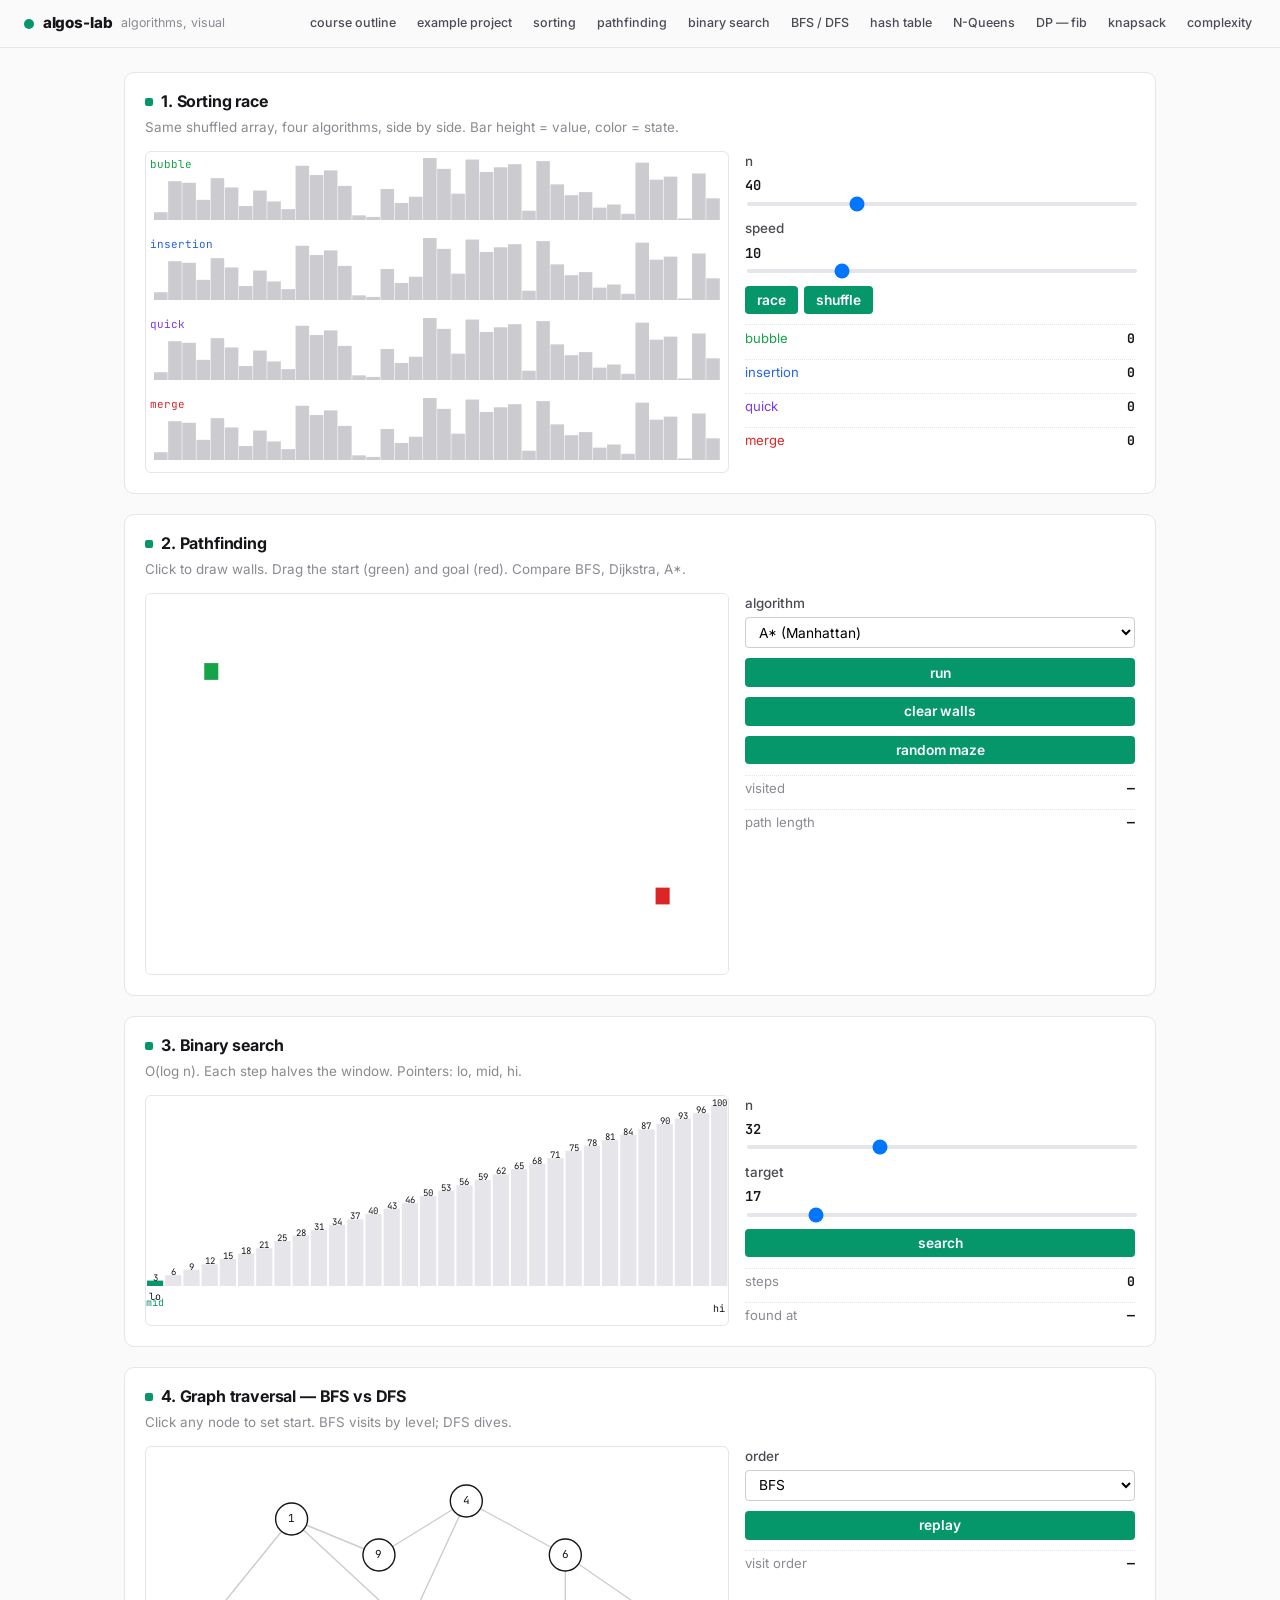
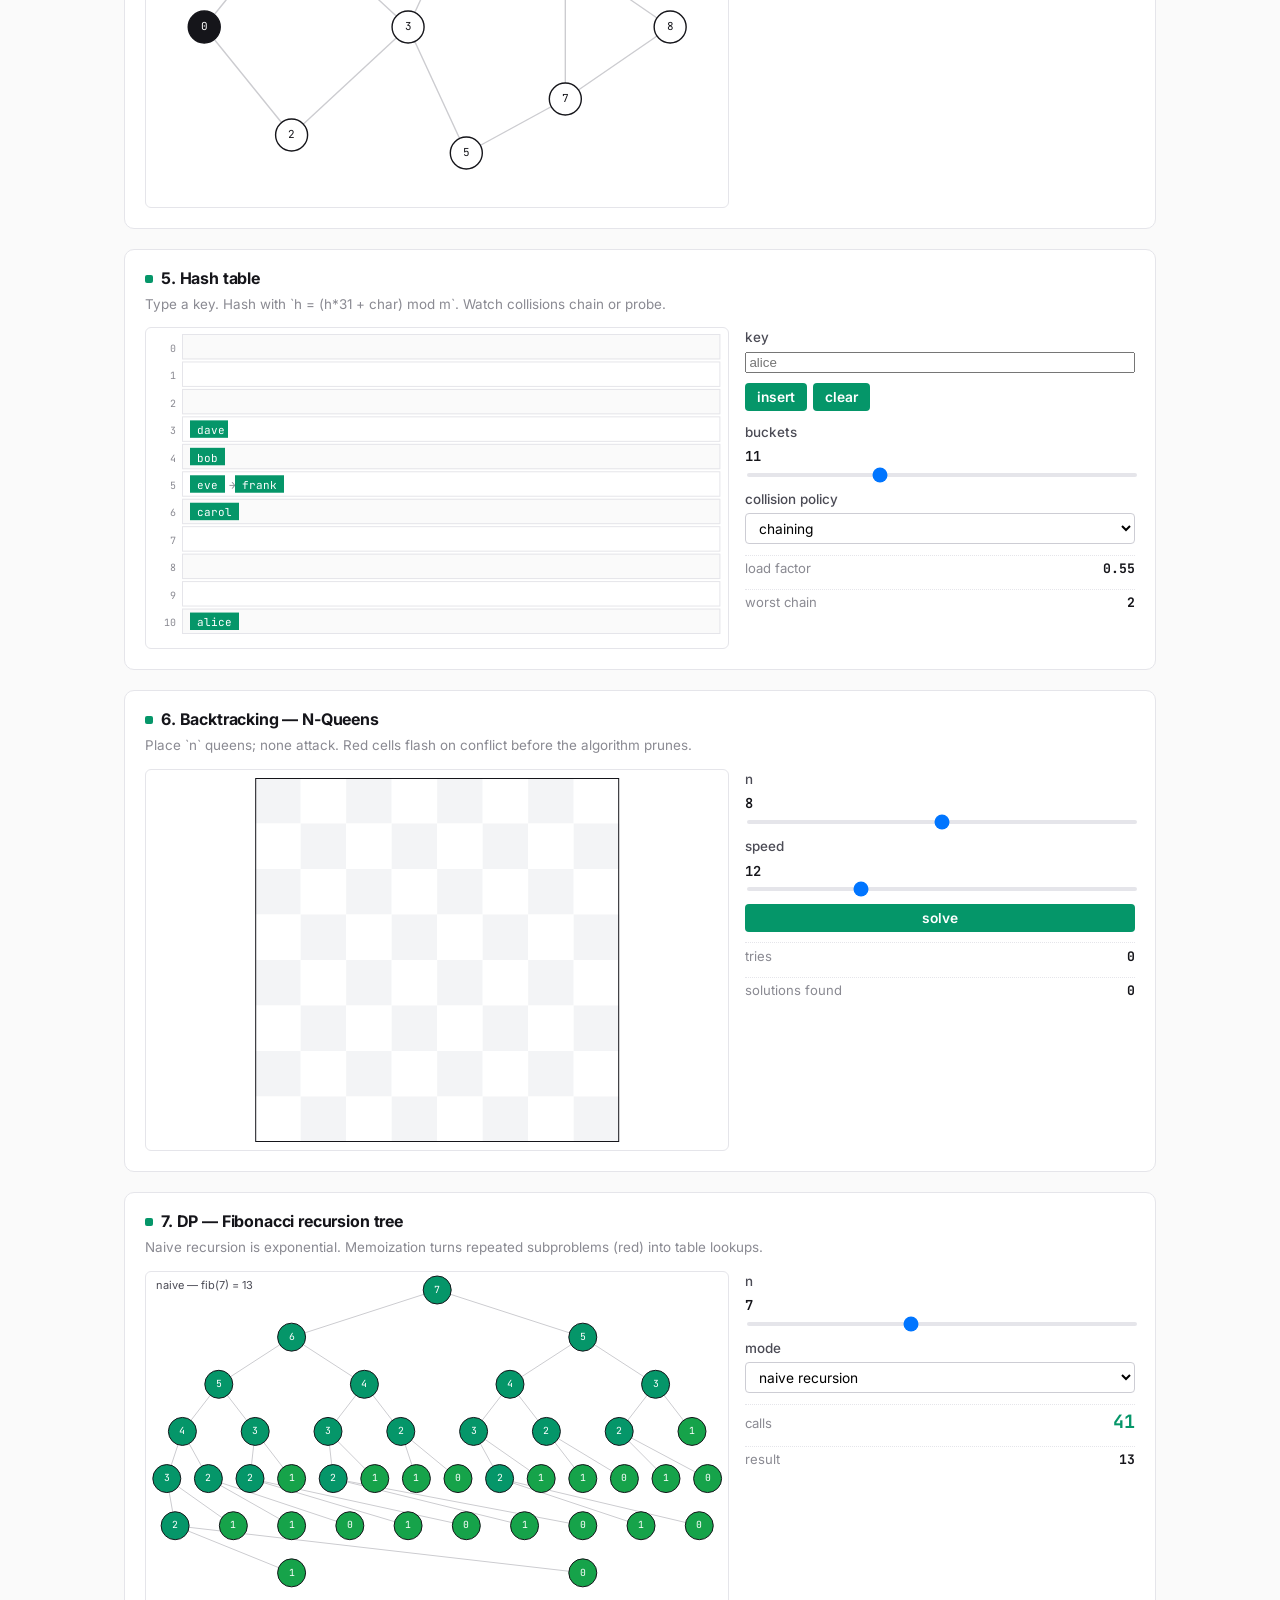
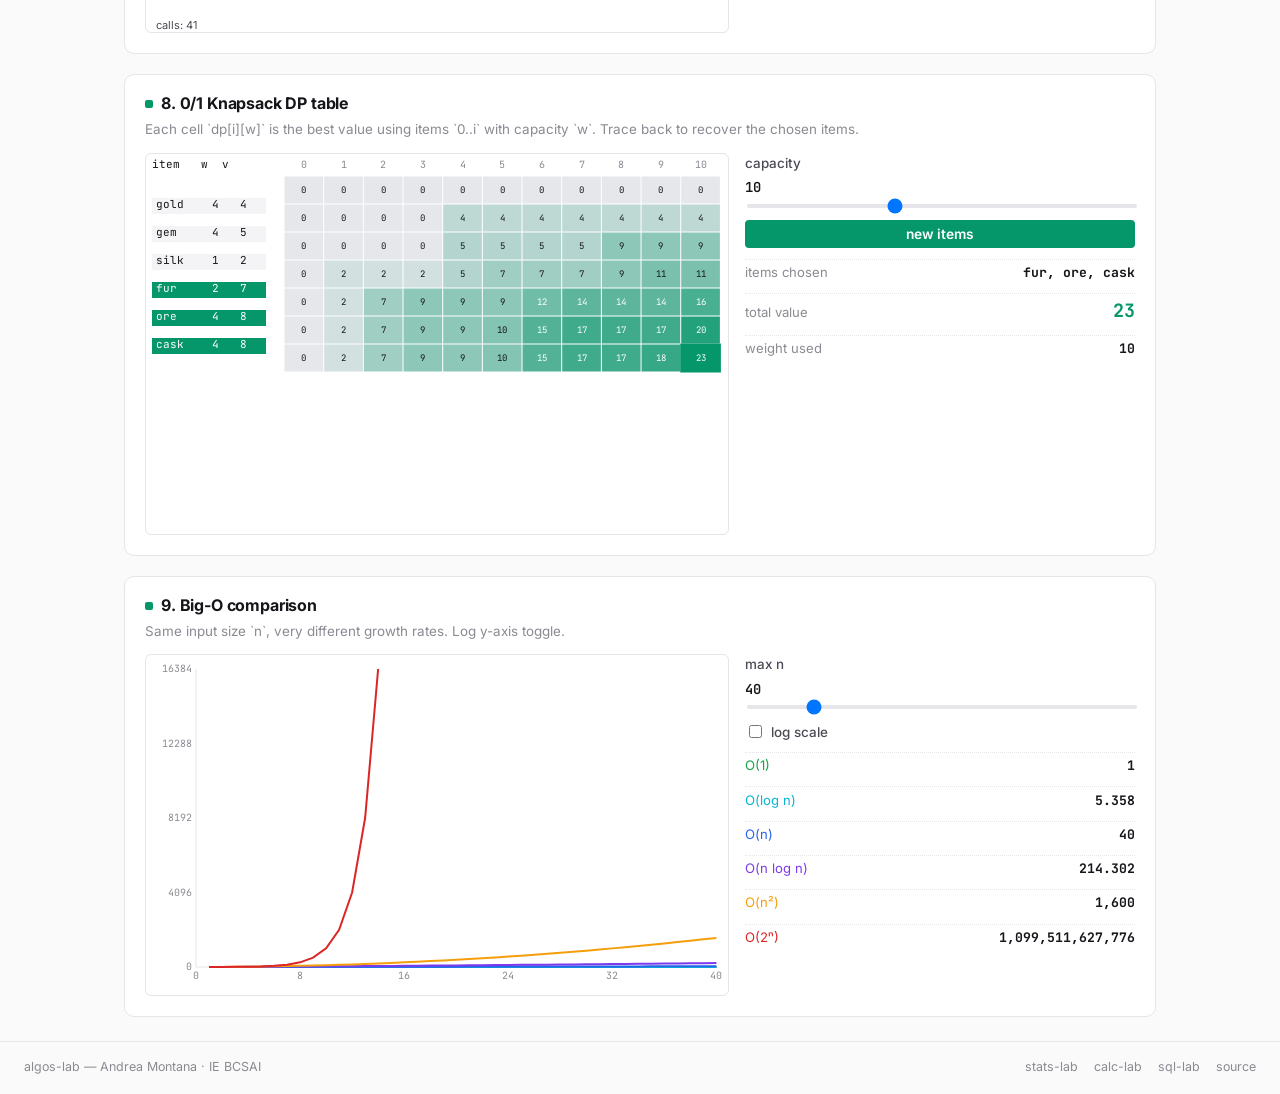
==== commit faad467c: "Add worked-example project page" ====
--- a/index.html
+++ b/index.html
@@ -19,6 +19,7 @@
       </div>
       <nav>
         <a href="./course.html">course outline</a>
+        <a href="./project.html">example project</a>
         <a href="#sort">sorting</a>
         <a href="#path">pathfinding</a>
         <a href="#bin">binary search</a>
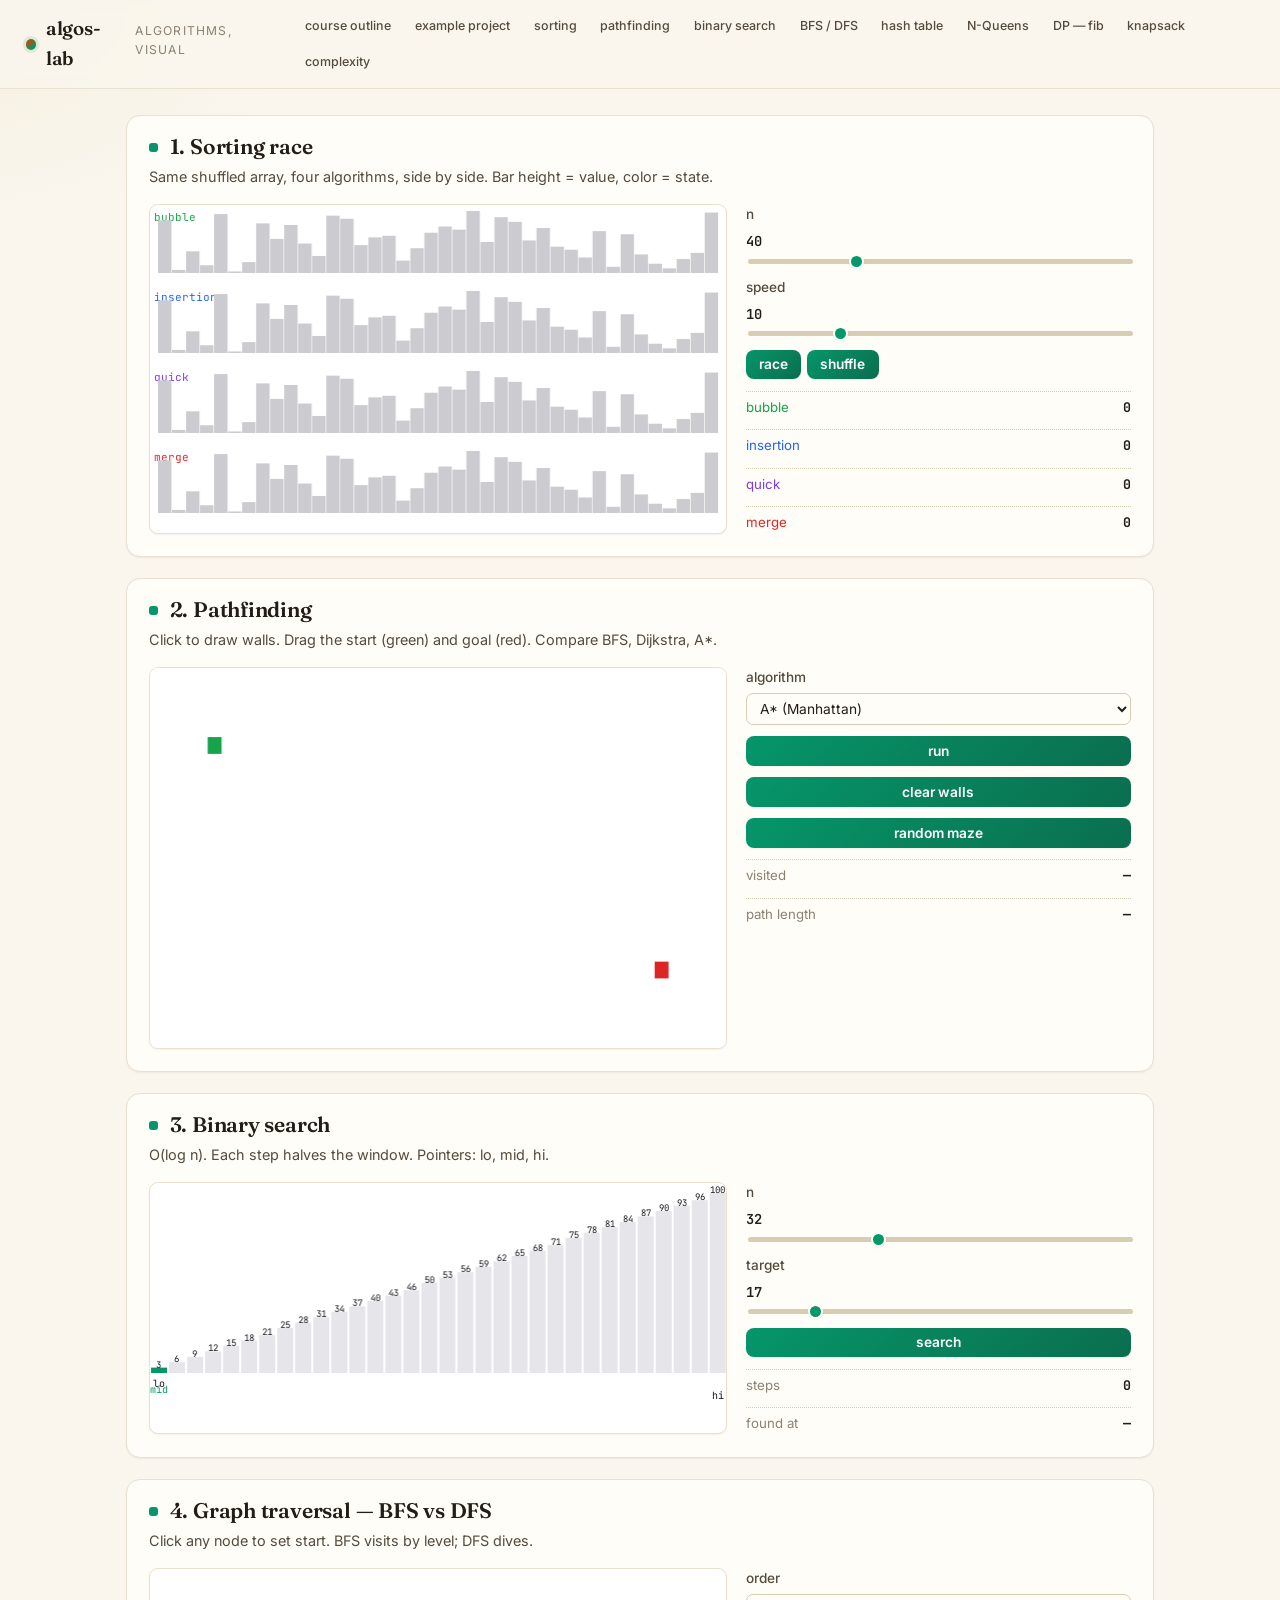
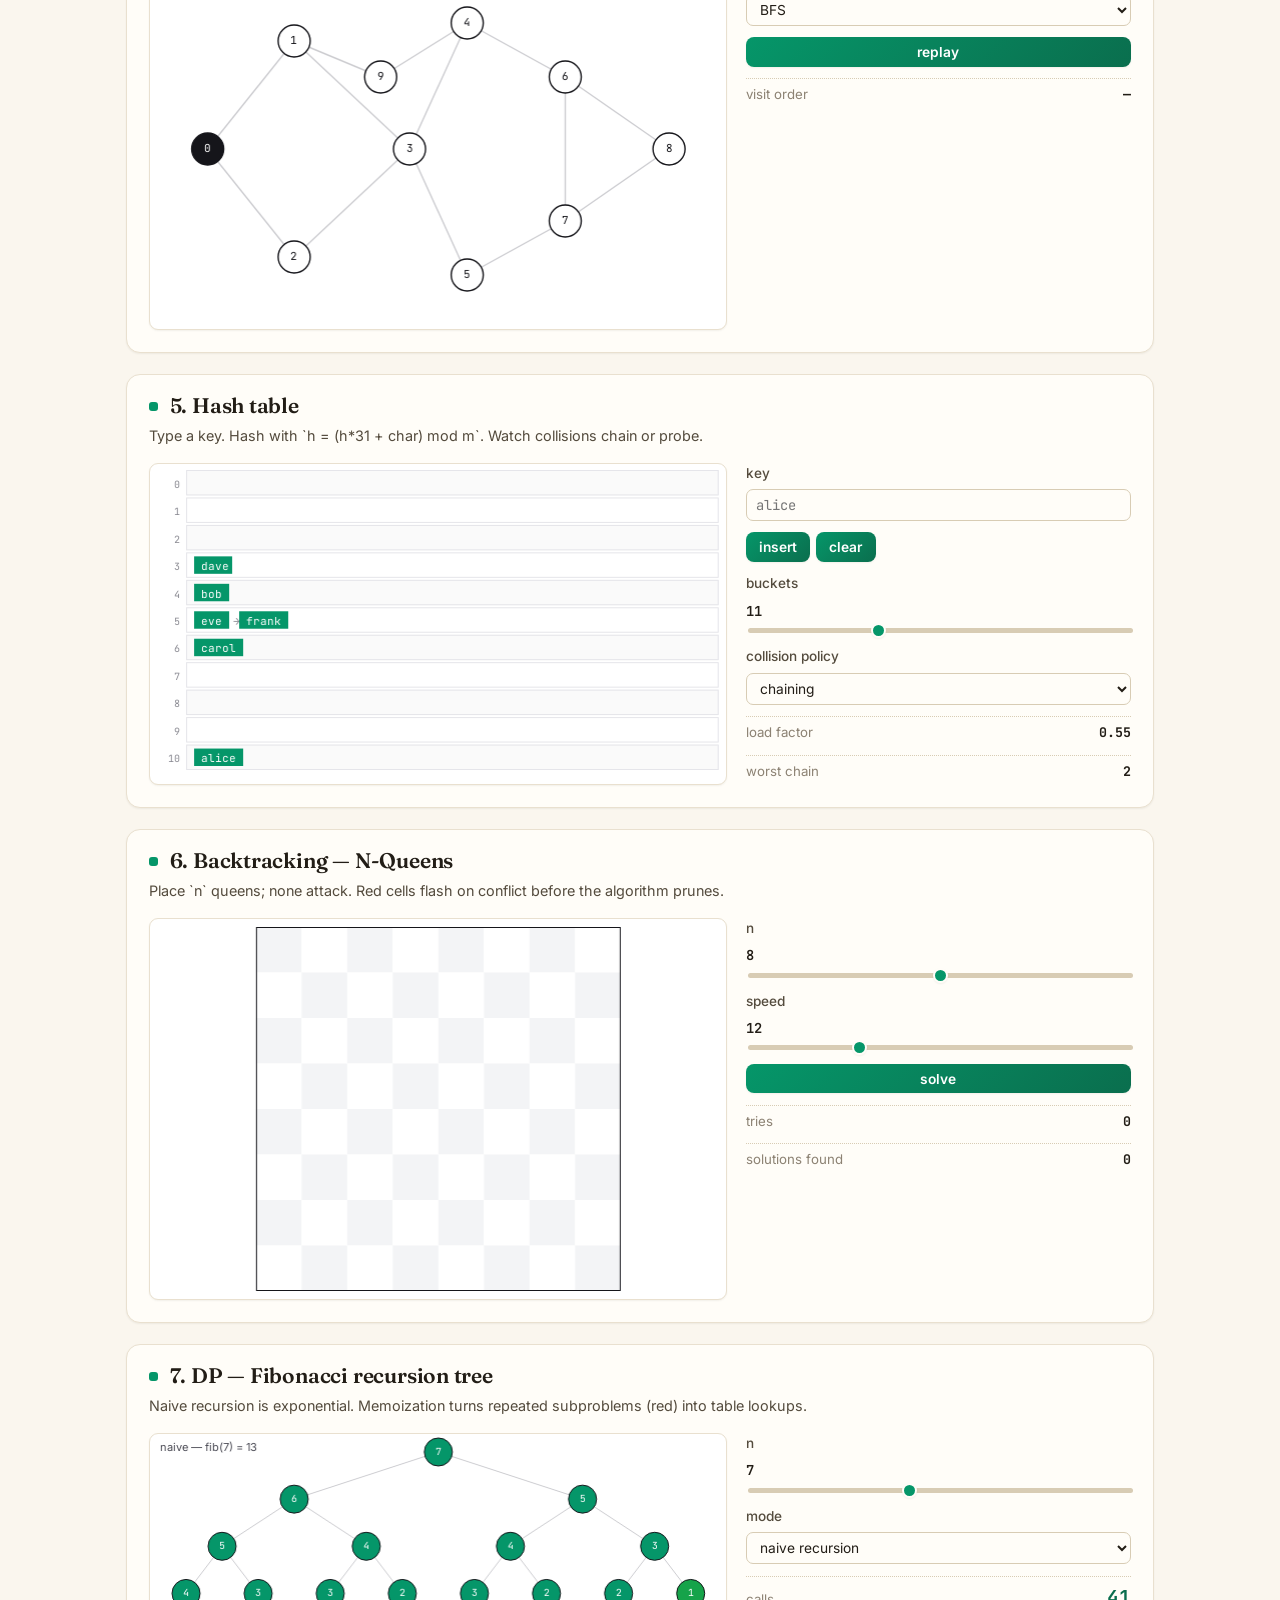
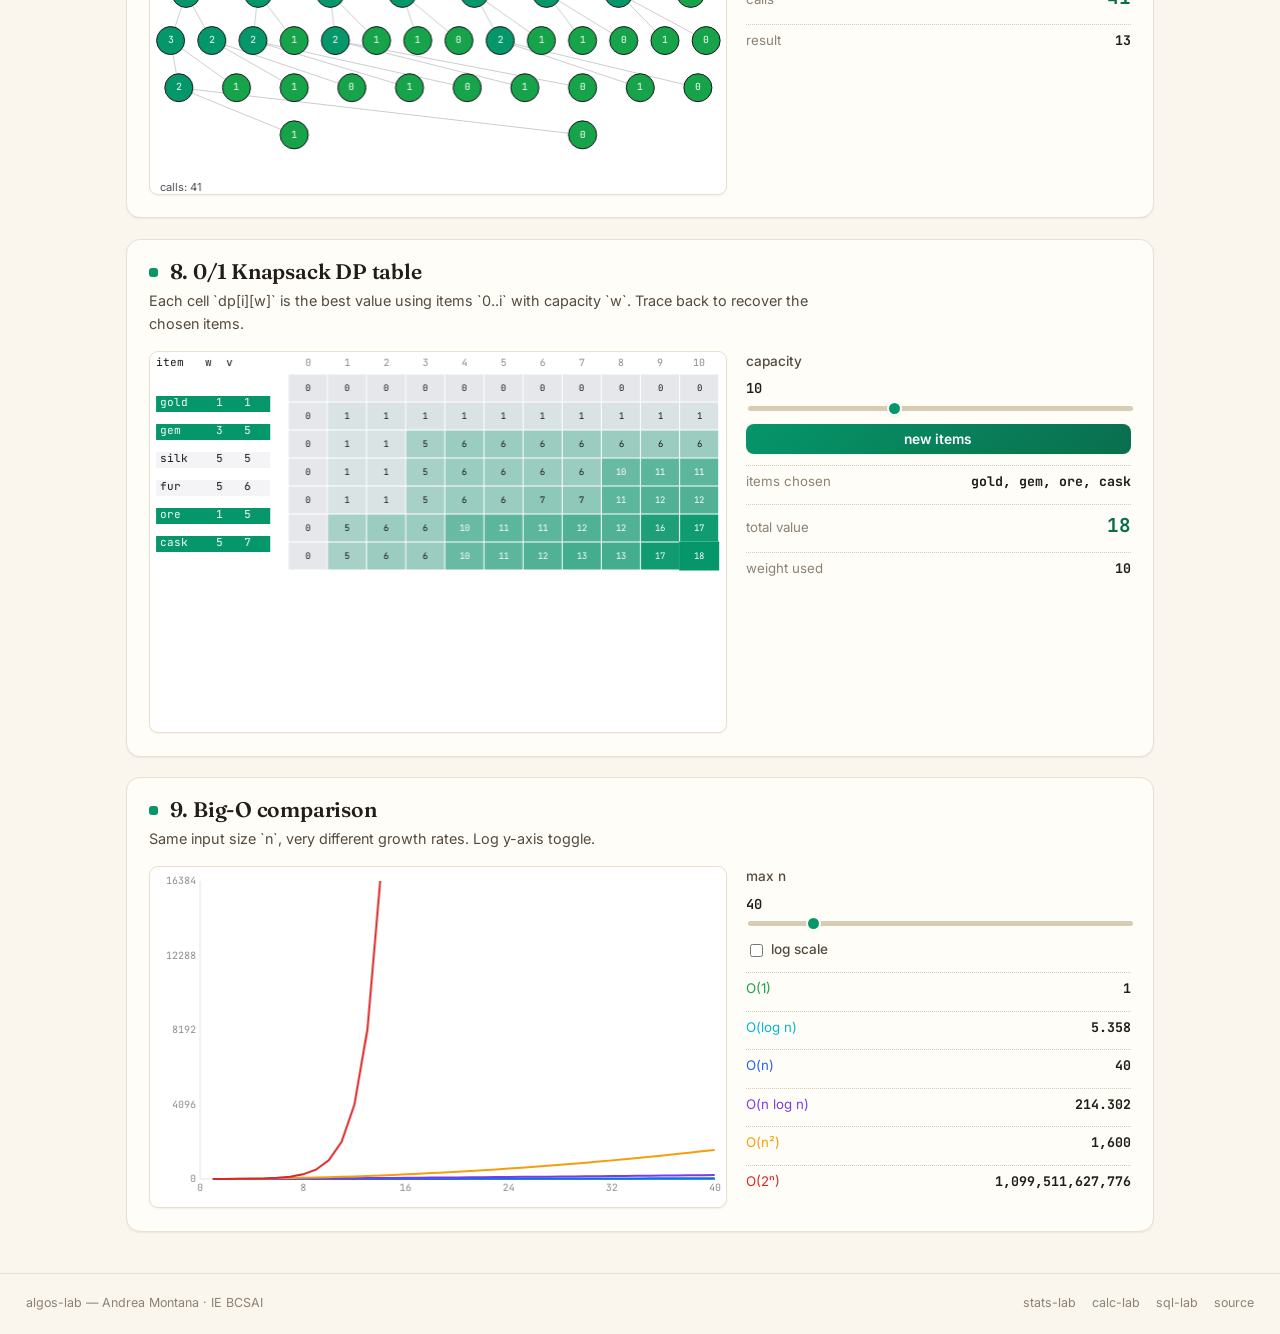
==== commit a323f63e: "Editorial/academic redesign (warm paper, serif display, depth) Rework the *-lab series stylesheet in" ====
--- a/index.html
+++ b/index.html
@@ -8,7 +8,7 @@
     <title>algos-lab · visual algorithms</title>
     <link rel="preconnect" href="https://fonts.googleapis.com" />
     <link rel="preconnect" href="https://fonts.gstatic.com" crossorigin />
-    <link href="https://fonts.googleapis.com/css2?family=Inter:wght@400;500;600;700;800&family=JetBrains+Mono:wght@400;500;600&display=swap" rel="stylesheet" />
+    <link href="https://fonts.googleapis.com/css2?family=Fraunces:opsz,wght@9..144,400;9..144,500;9..144,600;9..144,700&family=Inter:wght@400;500;600;700;800&family=JetBrains+Mono:wght@400;500;600&display=swap" rel="stylesheet" />
     <link rel="stylesheet" href="./style.css" />
   </head>
   <body>
--- a/style.css
+++ b/style.css
@@ -1,159 +1,180 @@
 /* ============================================================
-   stats-lab · the *-lab series design language.
-   Minimal: paper white, charcoal ink, one accent, monospace numerics.
+   ml-lab · the *-lab series — EDITORIAL / ACADEMIC theme.
+   Warm paper, Fraunces serif display, layered depth, one
+   per-course accent (kept in --accent). Course & project pages
+   inherit this via :root tokens, so this file re-skins all three.
+
+   To re-skin another *-lab course: change --accent ONLY.
    ============================================================ */
 :root {
-  --bg:       #FAFAFA;
-  --paper:    #FFFFFF;
-  --ink:      #15151A;
-  --ink-soft: #4B4B55;
-  --muted:    #8A8A92;
-  --rule:     #E5E5EA;
-  --rule-h:   #CDCDD4;
-  --accent:   #059669;
-  --accent-soft: rgba(5,150,105,0.10);
-  --good:     #16A34A;
-  --warn:     #F59E0B;
-  --bad:      #DC2626;
+  --bg:        #faf6ee;   /* warm cream page          */
+  --paper:     #fffdf8;   /* cards / raised surfaces  */
+  --ink:       #221d16;   /* primary text             */
+  --ink-soft:  #544b3d;   /* secondary prose          */
+  --muted:     #8c8273;   /* captions, meta           */
+  --rule:      #e9e0cf;   /* hairline borders         */
+  --rule-h:    #d8ccb4;   /* stronger borders         */
 
-  --font-sans: 'Inter', -apple-system, BlinkMacSystemFont, 'Segoe UI', Roboto, sans-serif;
-  --font-mono: 'JetBrains Mono', ui-monospace, Menlo, Consolas, monospace;
+  --accent:      #059669;                                        /* per-course colour */
+  --accent-soft: color-mix(in srgb, var(--accent) 12%, transparent);
+  --accent-deep: color-mix(in srgb, var(--accent) 70%, #15120e);
+  --gold:        #b45309;                                        /* shared 2nd accent */
+
+  --good: #16A34A;  --warn: #F59E0B;  --bad: #DC2626;
+
+  --shadow-sm: 0 1px 2px rgba(34,29,22,.06);
+  --shadow:    0 2px 4px rgba(34,29,22,.05), 0 14px 30px -18px rgba(34,29,22,.28);
+
+  --font-display: 'Fraunces', Georgia, 'Times New Roman', serif;
+  --font-sans:    'Inter', -apple-system, BlinkMacSystemFont, 'Segoe UI', Roboto, sans-serif;
+  --font-mono:    'JetBrains Mono', ui-monospace, Menlo, Consolas, monospace;
 }
 
 * { box-sizing: border-box; }
-html, body { margin: 0; padding: 0; background: var(--bg); color: var(--ink); font-family: var(--font-sans); -webkit-font-smoothing: antialiased; }
-body { font-size: 15px; line-height: 1.5; }
+html { scroll-behavior: smooth; }
+html, body { margin: 0; padding: 0; color: var(--ink); font-family: var(--font-sans);
+  -webkit-font-smoothing: antialiased; text-rendering: optimizeLegibility; }
+body {
+  font-size: 15.5px; line-height: 1.6;
+  background:
+    radial-gradient(1100px 560px at 100% -10%, #fff8ea 0%, rgba(255,248,234,0) 55%),
+    radial-gradient(820px 460px at -8% 0%, #f5eede 0%, rgba(245,238,222,0) 50%),
+    var(--bg);
+}
 
-a { color: var(--accent); text-decoration: none; border-bottom: 1px dotted transparent; transition: border-color 120ms; }
-a:hover { border-bottom-color: var(--accent); }
+a { color: var(--accent); text-decoration: none; border-bottom: 1px solid transparent;
+  transition: color 120ms, border-color 120ms; }
+a:hover { color: var(--accent-deep); border-bottom-color: currentColor; }
+::selection { background: var(--accent-soft); }
 
-/* HEADER */
+/* HEADER ---------------------------------------------------- */
 header {
   position: sticky; top: 0; z-index: 30;
   display: flex; align-items: center; justify-content: space-between;
-  gap: 1rem; padding: 0.75rem 1.5rem;
-  background: rgba(250,250,250,0.92);
-  backdrop-filter: saturate(140%) blur(8px);
+  gap: 1rem; padding: 0.85rem 1.6rem;
+  background: rgba(250,246,238,0.86);
+  backdrop-filter: saturate(140%) blur(10px);
   border-bottom: 1px solid var(--rule);
 }
-.title { display: flex; align-items: center; gap: 0.55rem; font-size: 0.95rem; }
-.title .dot { width: 10px; height: 10px; border-radius: 999px; background: var(--accent); }
-.title strong { font-weight: 800; letter-spacing: -0.01em; }
-.title .sub { color: var(--muted); font-size: 0.78rem; }
-nav { display: flex; gap: 0.85rem; flex-wrap: wrap; }
+.title { display: flex; align-items: baseline; gap: 0.6rem; font-size: 0.95rem; }
+.title .dot { width: 11px; height: 11px; border-radius: 999px; align-self: center;
+  background: conic-gradient(from 140deg, var(--accent), var(--gold), var(--accent));
+  box-shadow: 0 0 0 3px var(--accent-soft); }
+.title strong { font-family: var(--font-display); font-weight: 600; font-size: 1.18rem;
+  letter-spacing: -0.01em; color: var(--ink); }
+.title .sub { color: var(--muted); font-size: 0.76rem; font-family: var(--font-sans);
+  text-transform: uppercase; letter-spacing: 0.1em; }
+nav { display: flex; gap: 0.7rem; flex-wrap: wrap; }
 nav a {
   color: var(--ink-soft); font-size: 0.78rem; font-weight: 500;
-  padding: 0.15em 0.3em;
-  border-bottom: 1px dotted transparent;
+  padding: 0.2em 0.5em; border-radius: 6px; border-bottom: 0;
 }
-nav a:hover { color: var(--accent); border-bottom-color: var(--accent); }
+nav a:hover { color: var(--accent-deep); background: var(--accent-soft); }
 
-main { max-width: 1080px; margin: 0 auto; padding: 1.5rem; display: flex; flex-direction: column; gap: 1.25rem; }
+main { max-width: 1080px; margin: 0 auto; padding: 1.6rem; display: flex;
+  flex-direction: column; gap: 1.3rem; }
 
-/* DEMO CARD */
+/* DEMO / SECTION CARD --------------------------------------- */
 .demo {
-  background: var(--paper);
-  border: 1px solid var(--rule);
-  border-radius: 10px;
-  padding: 1rem 1.25rem 1.25rem;
+  position: relative; background: var(--paper);
+  border: 1px solid var(--rule); border-radius: 14px;
+  padding: 1.15rem 1.4rem 1.4rem;
+  box-shadow: var(--shadow-sm); transition: box-shadow .2s, transform .2s;
 }
+.demo:hover { box-shadow: var(--shadow); }
+.demo::before { content: ''; position: absolute; left: 0; top: 20px; bottom: 20px; width: 3px;
+  border-radius: 3px; background: linear-gradient(var(--accent), var(--gold)); opacity: 0;
+  transition: opacity .2s; }
+.demo:hover::before { opacity: .85; }
 .demo h2 {
-  font-size: 1rem; font-weight: 700; letter-spacing: -0.01em;
-  margin: 0 0 0.25rem;
-  color: var(--ink);
+  font-family: var(--font-display); font-weight: 600; font-size: 1.32rem;
+  letter-spacing: -0.01em; margin: 0 0 0.35rem; color: var(--ink); line-height: 1.18;
 }
 .demo h2::before {
   content: ''; display: inline-block;
-  width: 8px; height: 8px; border-radius: 2px;
-  background: var(--accent);
-  margin-right: 0.5em; transform: translateY(-1px);
+  width: 9px; height: 9px; border-radius: 3px;
+  background: var(--accent); margin-right: 0.55em; transform: translateY(-2px);
 }
-.cap { color: var(--muted); font-size: 0.84rem; margin: 0 0 0.85rem; }
+.cap { color: var(--ink-soft); font-size: 0.9rem; margin: 0 0 1rem; max-width: 74ch; }
 
 .row {
-  display: grid; grid-template-columns: minmax(0, 1.5fr) minmax(220px, 1fr);
-  gap: 1rem;
+  display: grid; grid-template-columns: minmax(0, 1.5fr) minmax(230px, 1fr);
+  gap: 1.2rem;
 }
 @media (max-width: 760px) { .row { grid-template-columns: 1fr; } }
 
 .canvas-wrap {
-  background: var(--paper);
-  border: 1px solid var(--rule);
-  border-radius: 6px;
-  overflow: hidden;
+  background: #fff; border: 1px solid var(--rule); border-radius: 9px;
+  overflow: hidden; box-shadow: var(--shadow-sm);
 }
 canvas { display: block; width: 100%; height: auto; }
 
-.ctrls {
-  display: flex; flex-direction: column; gap: 0.65rem;
-  font-size: 0.84rem;
+.ctrls { display: flex; flex-direction: column; gap: 0.7rem; font-size: 0.85rem; }
+.ctrls label { display: flex; flex-direction: column; gap: 0.28rem; color: var(--ink-soft);
+  font-weight: 500; }
+.ctrls label .mono { color: var(--ink); font-weight: 600; font-size: 0.86rem; }
+.ctrls label.check { flex-direction: row; align-items: center; gap: 0.4em; cursor: pointer; }
+
+select, input[type=range], input[type=text], button.btn { font-family: inherit; font-size: 0.86rem; }
+select, input[type=text] {
+  padding: 0.45em 0.65em; border: 1px solid var(--rule-h); border-radius: 7px;
+  background: var(--paper); color: var(--ink);
 }
-.ctrls label {
-  display: flex; flex-direction: column; gap: 0.25rem;
-  color: var(--ink-soft);
-  font-weight: 500;
-}
-.ctrls label .mono { color: var(--ink); font-weight: 600; font-size: 0.86rem; }
-.ctrls label.check {
-  flex-direction: row; align-items: center; gap: 0.4em; cursor: pointer;
-}
+input[type=text] { font-family: var(--font-mono); width: 100%; }
+select:focus, input[type=text]:focus { outline: none; border-color: var(--accent);
+  box-shadow: 0 0 0 3px var(--accent-soft); }
 
-select, input[type=range], button.btn {
-  font-family: inherit; font-size: 0.86rem;
-}
-select {
-  padding: 0.4em 0.6em;
-  border: 1px solid var(--rule-h);
-  border-radius: 4px;
-  background: var(--paper);
-}
-select:focus { outline: none; border-color: var(--accent); }
+.hint { color: var(--muted); font-size: 0.77rem; margin: 0.2rem 0 0; min-height: 1em; }
+.hint.err { color: var(--bad); }
 
 input[type=range] {
-  -webkit-appearance: none; appearance: none;
-  width: 100%; height: 4px;
-  background: var(--rule);
-  border-radius: 999px;
+  -webkit-appearance: none; appearance: none; width: 100%; height: 5px;
+  background: var(--rule-h); border-radius: 999px; accent-color: var(--accent);
 }
-input[type=range]::-webkit-slider-thumb,
+input[type=range]::-webkit-slider-thumb {
+  -webkit-appearance: none; appearance: none; width: 15px; height: 15px; border-radius: 999px;
+  background: var(--accent); border: 2px solid var(--paper); cursor: pointer;
+  box-shadow: var(--shadow-sm); }
 input[type=range]::-moz-range-thumb {
-  -webkit-appearance: none; appearance: none;
-  width: 14px; height: 14px; border-radius: 999px;
-  background: var(--accent); border: 0; cursor: pointer;
-}
+  width: 15px; height: 15px; border-radius: 999px; background: var(--accent);
+  border: 2px solid var(--paper); cursor: pointer; }
 
 button.btn {
-  background: var(--accent); color: #fff; border: 0;
-  padding: 0.45em 0.85em; border-radius: 4px; cursor: pointer;
-  font-weight: 600;
+  background: linear-gradient(135deg, var(--accent), var(--accent-deep)); color: #fff; border: 0;
+  padding: 0.5em 0.95em; border-radius: 8px; cursor: pointer; font-weight: 600;
+  box-shadow: var(--shadow-sm); transition: filter .15s, transform .15s;
 }
-button.btn:hover { filter: brightness(0.92); }
-button.btn:active { transform: translateY(1px); }
+button.btn:hover { filter: brightness(1.07); transform: translateY(-1px); }
+button.btn:active { transform: translateY(0); }
 
 .readout {
   display: flex; justify-content: space-between; align-items: baseline;
-  font-size: 0.82rem;
-  padding-top: 0.2rem;
-  border-top: 1px dotted var(--rule);
+  font-size: 0.83rem; padding-top: 0.32rem; border-top: 1px dotted var(--rule-h);
 }
 .readout span { color: var(--muted); }
-.readout strong { color: var(--ink); font-weight: 700; }
-.readout strong.big { font-size: 1.15rem; color: var(--accent); }
+.readout strong { color: var(--ink); font-weight: 700; font-family: var(--font-mono); }
+.readout strong.big { font-size: 1.2rem; color: var(--accent-deep); }
 
 .mono { font-family: var(--font-mono); font-weight: 500; }
 
-/* FOOTER */
+/* editorial display headings for course/project section titles
+   (these pages wrap sections in .demo and use these subhead classes) */
+h1 { font-family: var(--font-display); font-weight: 600; letter-spacing: -0.015em; }
+.mod-title, .s-title, .ac-name, .glossary .term dt, .split2 h3 {
+  font-family: var(--font-display) !important; letter-spacing: -0.005em;
+}
+.mod-title { font-size: 1.06rem !important; }
+.s-title { font-size: 1rem !important; }
+
+/* FOOTER ---------------------------------------------------- */
 footer {
-  border-top: 1px solid var(--rule);
-  padding: 1rem 1.5rem;
-  display: flex; justify-content: space-between;
-  font-size: 0.78rem;
-  color: var(--muted);
-  flex-wrap: wrap; gap: 0.5rem;
+  border-top: 1px solid var(--rule); margin-top: 1rem; padding: 1.2rem 1.6rem;
+  display: flex; justify-content: space-between; font-size: 0.78rem; color: var(--muted);
+  flex-wrap: wrap; gap: 0.5rem; font-family: var(--font-sans);
 }
 footer .more { display: flex; gap: 1rem; }
 footer a { color: var(--muted); }
 footer a:hover { color: var(--accent); }
 
-/* KaTeX shrink */
-.katex { font-size: 0.95em; }
+/* KaTeX */
+.katex { font-size: 0.97em; }
